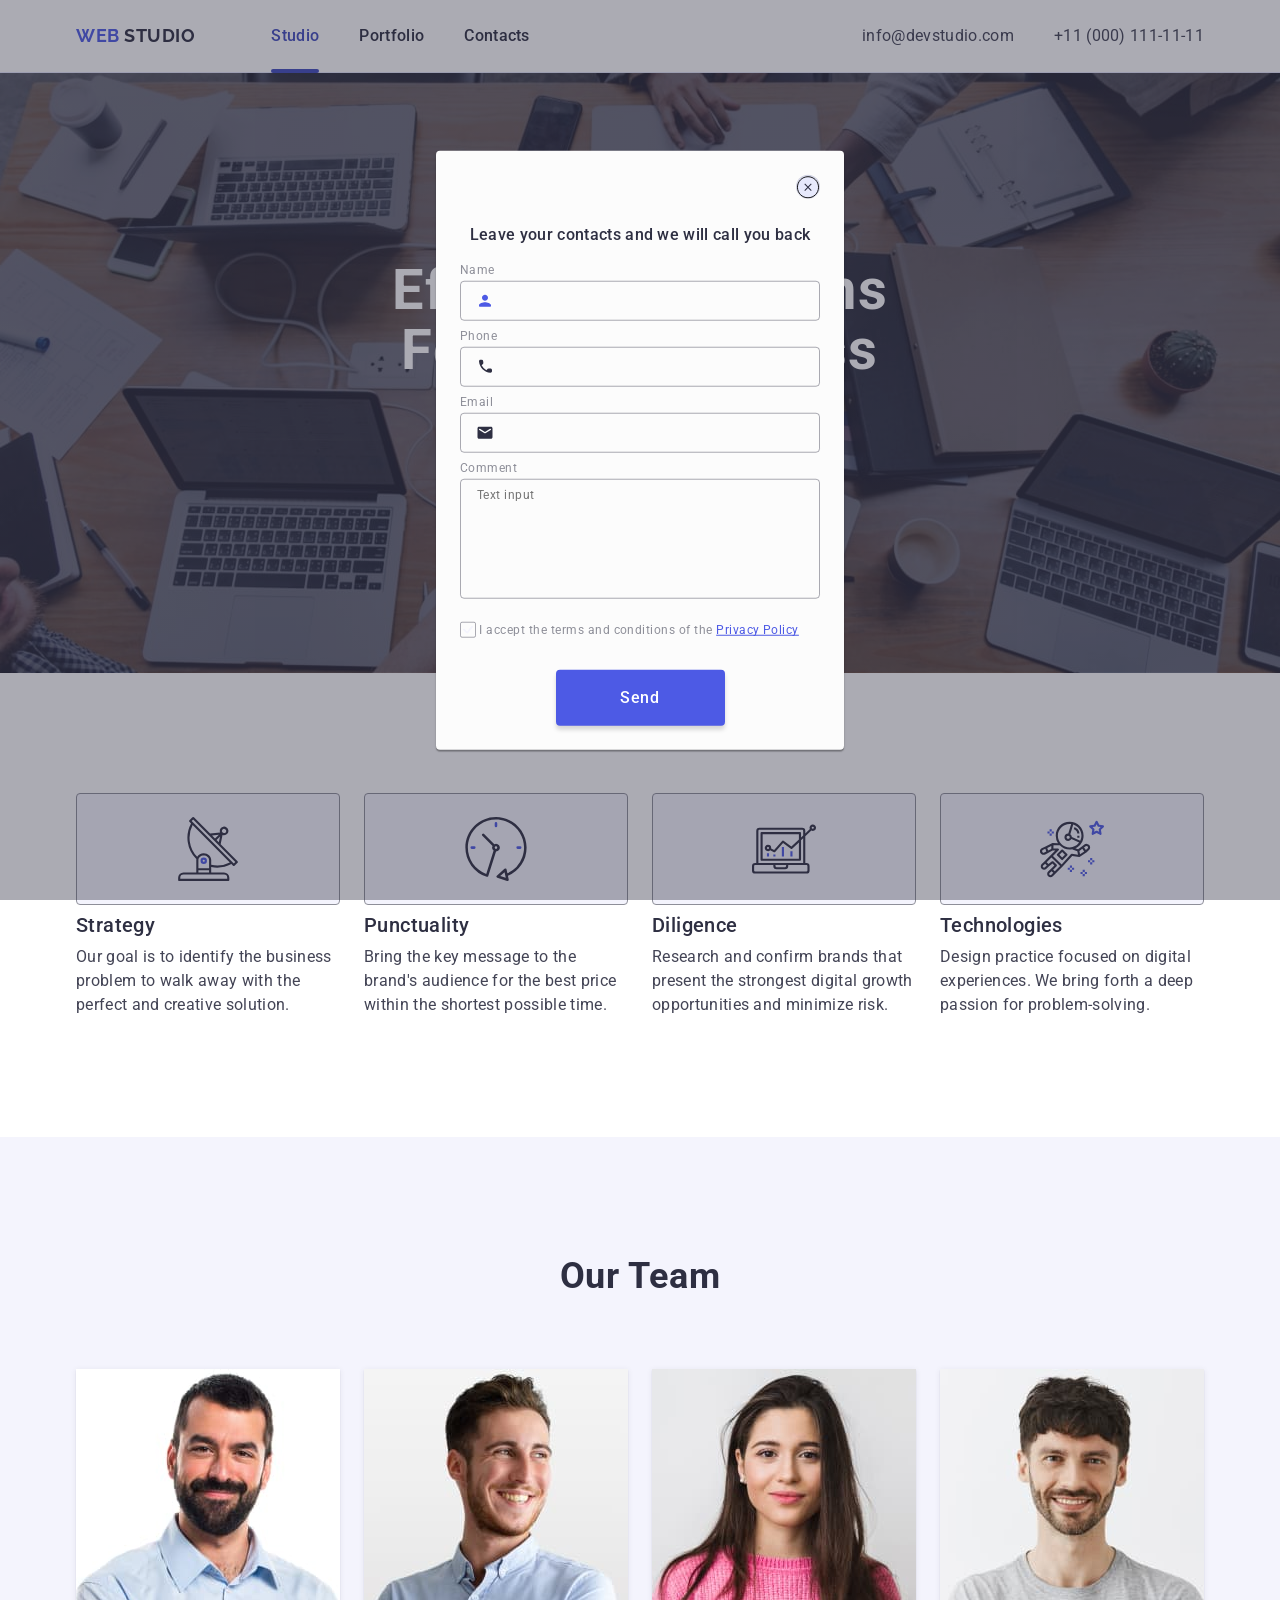
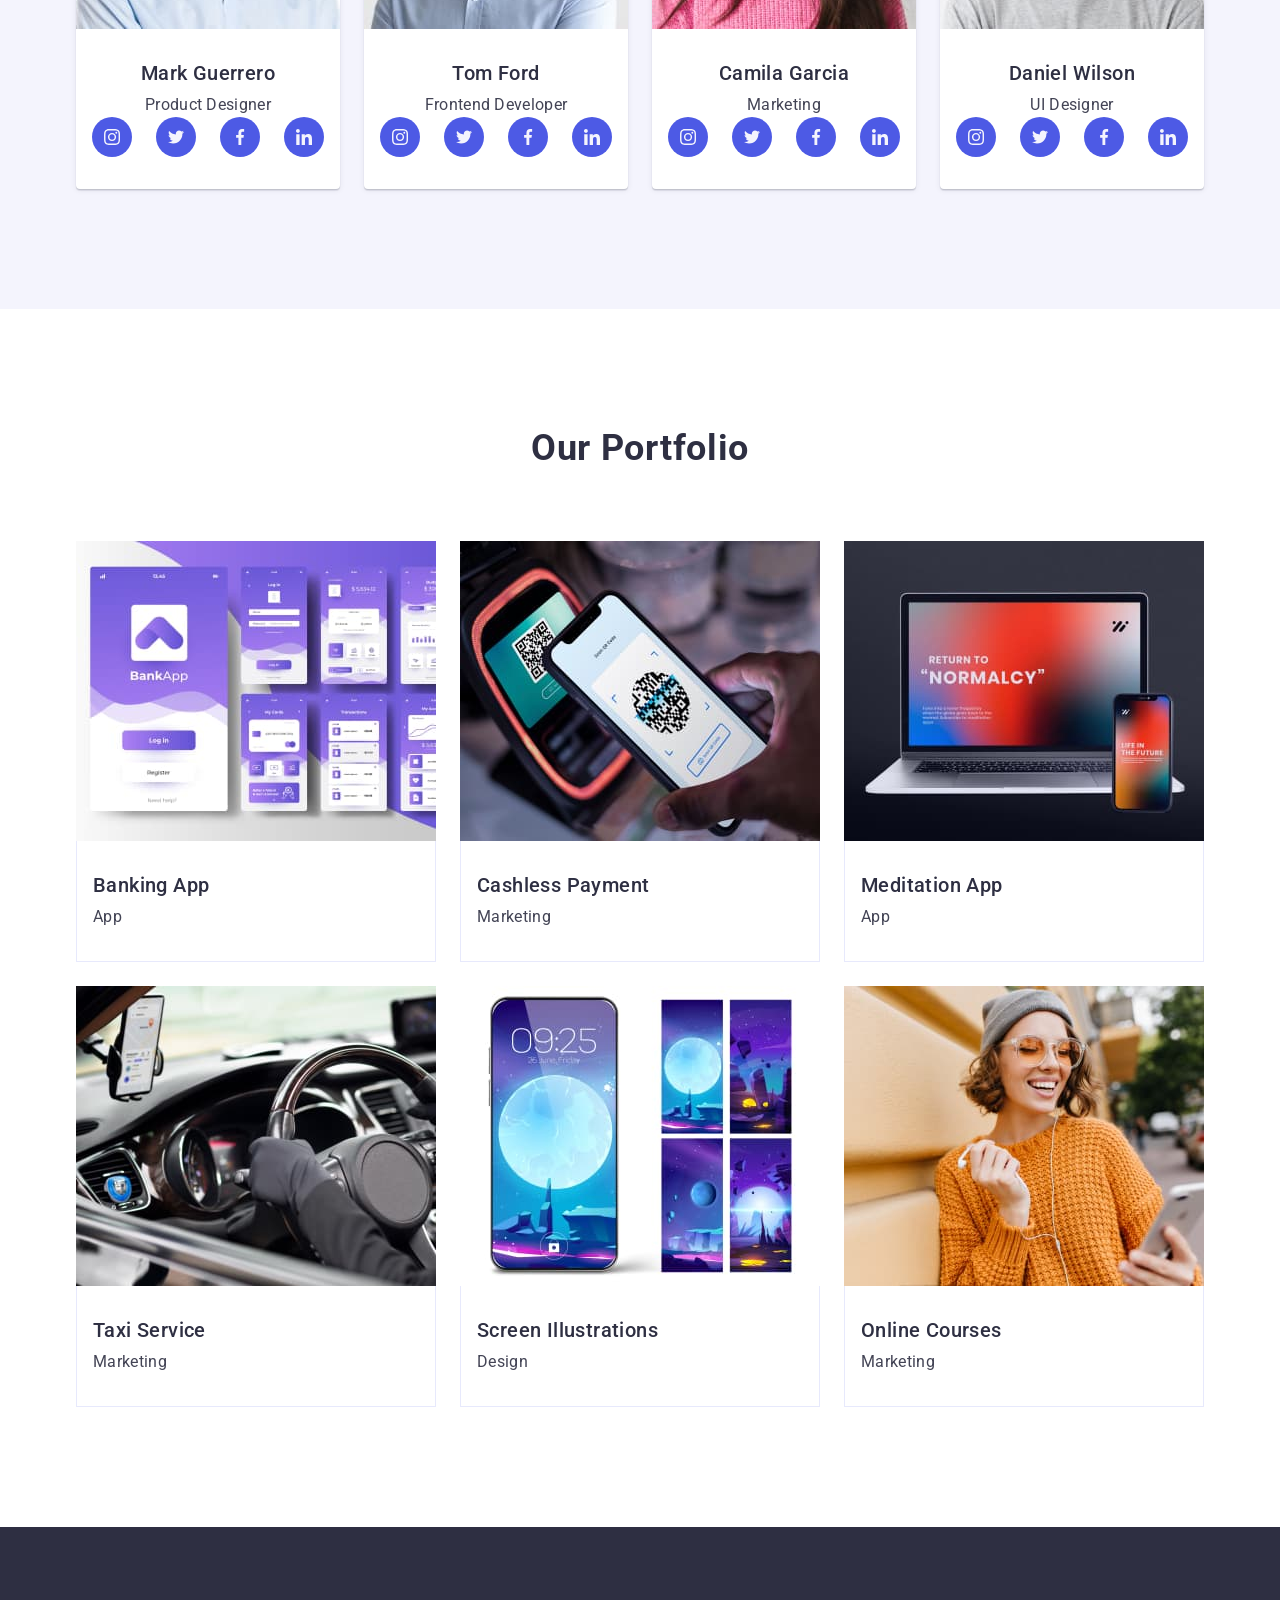
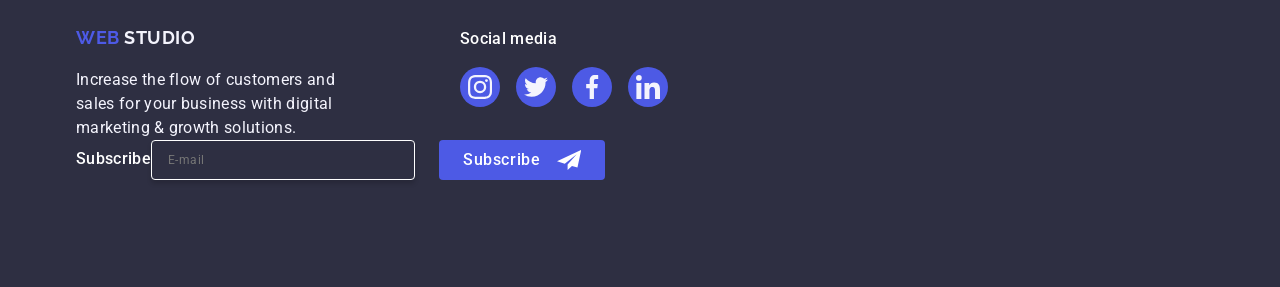
==== index.html @ e91dcc84 "fb" ====
<!DOCTYPE html>
<html lang="en">
<head>
    <meta charset="UTF-8">
    <meta name="viewport" content="width=device-width, initial-scale=1.0" />
    <title>WebStudio</title>
    <link rel="stylesheet" href="https://cdnjs.cloudflare.com/ajax/libs/modern-normalize/3.0.1/modern-normalize.min.css" integrity="sha512-q6WgHqiHlKyOqslT/lgBgodhd03Wp4BEqKeW6nNtlOY4quzyG3VoQKFrieaCeSnuVseNKRGpGeDU3qPmabCANg==" crossorigin="anonymous" referrerpolicy="no-referrer" />
    <link rel="preconnect" href="https://fonts.googleapis.com">
<link rel="preconnect" href="https://fonts.gstatic.com" crossorigin />
<link href="https://fonts.googleapis.com/css2?family=Raleway:ital,wght@0,100..900;1,100..900&display=swap" rel="stylesheet" />
<link rel="preconnect" href="https://fonts.googleapis.com" />
<link rel="preconnect" href="https://fonts.gstatic.com" crossorigin />
<link href="https://fonts.googleapis.com/css2?family=Roboto:ital,wght@0,100;0,300;0,400;0,500;0,700;0,900;1,100;1,300;1,400;1,500;1,700;1,900&display=swap" rel="stylesheet" />
    <link rel="stylesheet" href="./css/styles.css" />
</head>
<body>
<header class="header">
<div class="container">
<nav class="nav-page">
    <a class="logo" href="./index.html"> Web <span class="logo-style">Studio</span></a>
 <ul class="nav-list">
    <li class="nav-item"><a class="nav-item-studio" href="./index.html">Studio
    </a>
    </li>
    <li class="nav-item"><a class="nav-item-link" href="">Portfolio</a></li>
    <li class="nav-item"><a class="nav-item-link" href="">Contacts</a></li>
    </ul>
</nav>
<address class="address-header"> 
<ul class="address-link">
    <li class="nav-address"><a class="nav-address-link" href="mailto:info@devstudio.com">info@devstudio.com</a></li>
    <li class="nav-address"><a class="nav-address-link" href="tel:+110001111111">+11 (000) 111-11-11</a></li>
</ul>
</address>
</div>
    </header>
   <main>
<section class="hero">
   <div class="container">
<h1 class="hero-title">Effective Solutions for Your Business</h1>
<button class="hero-btn" type="button">Order Service</button>
</div>
</section>
<!--- section -->
<section class="strategy-section">
    <div class="container">
<h2 class="visually-hidden">Section 1</h2>
<ul class="strategy-list">
    <li class="strategy-link">
        <div class="div-strategy-icons"> 
        <svg width="64" height="64"> 
        <use href="./images/icones.svg#antenna"></use>
    </svg>
</div>
        <h3 class="strategy-title">Strategy</h3>
        <p class="strategy-text">Our goal is to identify the business
        problem to walk away with the perfect and creative solution.</p>
    </li>
    <li class="strategy-link">
        <div class="div-strategy-icons"> 
            <svg width="64" height="64"> 
                <use href="./images/icones.svg#clock"></use>
            </svg>
        </div>
        <h3 class="strategy-title">Punctuality</h3>
        <p class="strategy-text">Bring the key message to the brand's audience for the best price within the shortest possible time.</p>
    </li>
    <li class="strategy-link">
        <div class="div-strategy-icons"> 
            <svg width="64" height="64"> 
                <use href="./images/icones.svg#diagram"></use>
            </svg>
        </div>
        <h3 class="strategy-title">Diligence</h3>
        <p class="strategy-text">Research and confirm brands that present the strongest digital growth opportunities and minimize risk.</p>
    </li>
    <li class="strategy-link">
        <div class="div-strategy-icons"> 
            <svg width="64" height="64"> 
                <use href="./images/icones.svg#astronaut"></use>
            </svg>
        </div>
        <h3 class="strategy-title">Technologies</h3>
        <p class="strategy-text">Design practice focused on digital experiences. We bring forth a deep passion for problem-solving.</p>
    </li>
</ul>
</div>
</section>
<section class="team">
    <div class="container">
 <h2 class="main-our-team">Our Team</h2>
<ul class="team-list">
    <li class="team-main-link">
        <img class="avatar" src="./images/mark-guerrero.jpg" alt="Mark Guerrero avatar" width="264" height="260">
        <div class="container-team">
        <h3 class="team-title">Mark Guerrero</h3>
        <p class="team-text">Product Designer</p>
        <ul class="ul-team-list">
        <li class="li-our-team">
        <a href="" class="a-team-list">
        <svg width="16" height="16" class="svg-our-team"> 
        <use href="./images/icons.svg#instagram"></use>
    </svg>
</a>
</li>
<li class="li-our-team">
    <a href="" class="a-team-list">
    <svg  width="16" height="16" class="svg-our-team"> 
    <use href="./images/icons.svg#twitter"></use>
</svg>
</a>
</li>
<li class="li-our-team">
    <a href="" class="a-team-list">
    <svg width="16" height="16" class="svg-our-team"> 
    <use href="./images/icons.svg#facebook"></use>
</svg>
</a>
</li>
<li class="li-our-team">
    <a href="" class="a-team-list">
    <svg width="16" height="16" class="svg-our-team"> 
    <use href="./images/icons.svg#linkedin"></use>
</svg>
</a>
</li>
</ul>
    </div>
</li>
  <li class="team-main-link">
        <img class="avatar" src="./images/tom-ford.jpg" alt="Tom Ford avatar" width="264" height="260">
        <div class="container-team"> 
        <h3 class="team-title">Tom Ford</h3>
        <p class="team-text">Frontend Developer</p>
        <ul class="ul-team-list">
            <li class="li-our-team">
            <a href="" class="a-team-list">
            <svg width="16" height="16" class="svg-our-team"> 
            <use href="./images/icons.svg#instagram"></use>
        </svg>
    </a>
    </li>
    <li class="li-our-team">
        <a href="" class="a-team-list">
        <svg width="16" height="16" class="svg-our-team"> 
        <use href="./images/icons.svg#twitter"></use>
    </svg>
    </a>
    </li>
    <li class="li-our-team">
        <a href="" class="a-team-list">
        <svg width="16" height="16" class="svg-our-team"> 
        <use href="./images/icons.svg#facebook"></use>
    </svg>
    </a>
    </li>
    <li class="li-our-team">
        <a href="" class="a-team-list">
        <svg width="16" height="16" class="svg-our-team"> 
        <use href="./images/icons.svg#linkedin"></use>
    </svg>
    </a>
    </li>
    </ul>
        </div>
        </li>
        <li class="team-main-link">
            <img class="avatar" src="./images/camila-garcia.jpg" alt="Camila Garcia avatar" width="264" height="260">
            <div class="container-team">
            <h3 class="team-title">Camila Garcia</h3>
            <p class="team-text">Marketing</p>
            <ul class="ul-team-list">
                <li class="li-our-team">
                <a href="" class="a-team-list">
                <svg width="16" height="16" class="svg-our-team"> 
                <use href="./images/icons.svg#instagram"></use>
            </svg>
        </a>
        </li>
        <li class="li-our-team">
            <a href="" class="a-team-list">
            <svg width="16" height="16" class="svg-our-team"> 
            <use href="./images/icons.svg#twitter"></use>
        </svg>
        </a>
        </li>
        <li class="li-our-team">
            <a href="" class="a-team-list">
            <svg width="16" height="16" class="svg-our-team"> 
            <use href="./images/icons.svg#facebook"></use>
        </svg>
        </a>
        </li>
        <li class="li-our-team">
            <a href="" class="a-team-list">
            <svg width="16" height="16" class="svg-our-team"> 
            <use href="./images/icons.svg#linkedin"></use>
        </svg>
        </a>
        </li>
    </ul>
    </div>
    </li>
    <li class="team-main-link">
        <img class="avatar" src="./images/daniel-wilson.jpg" alt="Daniel Wilson avatar" width="264" height="260">
        <div class="container-team">
        <h3 class="team-title">Daniel Wilson</h3>
        <p class="team-text">UI Designer</p>
        <ul class="ul-team-list">
            <li class="li-our-team">
            <a href="" class="a-team-list">
            <svg width="16" height="16" class="svg-our-team"> 
            <use href="./images/icons.svg#instagram"></use>
        </svg>
    </a>
    </li>
    <li class="li-our-team">
        <a href="" class="a-team-list">
        <svg width="16" height="16" class="svg-our-team"> 
        <use href="./images/icons.svg#twitter"></use>
    </svg>
    </a>
    </li>
    <li class="li-our-team">
        <a href="" class="a-team-list">
        <svg width="16" height="16" class="svg-our-team"> 
        <use href="./images/icons.svg#facebook"></use>
    </svg>
    </a>
    </li>
    <li class="li-our-team">
        <a href="" class="a-team-list">
        <svg width="16" height="16" class="svg-our-team"> 
        <use href="./images/icons.svg#linkedin"></use>
    </svg>
    </a>
</li>
</ul>
</div>
    </li>
    </ul>
</div>
</section>
<section  class="our-prt-section">
    <div class="container">
    <h2 class="our-prt"> Our Portfolio </h2>
    <ul class="our-prt-title">
<li class="our-port-list">
    <div class="div-our-prt">  
  <img class="our-styles"  src="./images/banking-app.jpg"   alt="Banking App avatar"  width="360"  height="300"> 
  <p class="p-our-section">14 Stylish and User-Friendly App Design Concepts · Task Manager App · Calorie Tracker App · Exotic Fruit Ecommerce App · Cloud Storage App</p>
</div>
  <div class="portfolio-content">
  <h3 class="our-title">  Banking App </h3>
  <p class="our-text">App</p>
</div>
</li>
<li class="our-port-list">  
    <div class="div-our-prt">
<img class="our-styles" src="./images/cashless-payment.jpg"   alt="Cashless Payment avatar"  width="360"  height="300">
<p class="p-our-section">14 Stylish and User-Friendly App Design Concepts · Task Manager App · Calorie Tracker App · Exotic Fruit Ecommerce App · Cloud Storage App</p>
</div> 
<div class="portfolio-content">
<h3 class="our-title">   Cashless Payment    </h3>
<p class="our-text"> Marketing</p>
</div>
</li>
<li class="our-port-list">
    <div class="div-our-prt">
<img class="our-styles" src="./images/meditation-app.jpg"   alt=" Meditation App avatar"  width="360"  height="300"> 
<p class="p-our-section">14 Stylish and User-Friendly App Design Concepts · Task Manager App · Calorie Tracker App · Exotic Fruit Ecommerce App · Cloud Storage App</p>
</div>
<div class="portfolio-content">
<h3 class="our-title">    Meditation App   </h3>
<p class="our-text"> App </p>
</div>
</li>
<li class="our-port-list">
    <div class="div-our-prt">
<img class="our-styles" src="./images/taxi-service.jpg"   alt=" Taxi Service avatar"  width="360"  height="300">
<p class="p-our-section">14 Stylish and User-Friendly App Design Concepts · Task Manager App · Calorie Tracker App · Exotic Fruit Ecommerce App · Cloud Storage App</p>
</div>
<div class="portfolio-content">
<h3 class="our-title">   Taxi Service    </h3>
<p class="our-text"> Marketing</p>
</div> 
</li>
<li class="our-port-list">
    <div class="div-our-prt">
<img class="our-styles" src="./images/screen-illustrations.jpg"   alt="Screen Illustrations avatar"  width="360"  height="300">
<p class="p-our-section">14 Stylish and User-Friendly App Design Concepts · Task Manager App · Calorie Tracker App · Exotic Fruit Ecommerce App · Cloud Storage App</p>
</div>
<div class="portfolio-content"> 
<h3 class="our-title">   Screen Illustrations    </h3>
<p class="our-text">Design</p>
</div> 
</li>
<li class="our-port-list">
    <div class="div-our-prt">
<img class="our-styles" src="./images/online-courses.jpg"   alt="Online Courses avatar"  width="360"  height="300">
<p class="p-our-section">14 Stylish and User-Friendly App Design Concepts · Task Manager App · Calorie Tracker App · Exotic Fruit Ecommerce App · Cloud Storage App</p>
</div>
<div class="portfolio-content">  
<h3 class="our-title">Online Courses</h3>
<p class="our-text">Marketing</p>
</div>
</li>
    </ul>
</div>
</section>
   </main>
   <!---- footer ---->
   <footer class="footer-section">
    <div class="container">
        <div class="div-footion">
<a class="nav-footer-logo" href="./index.html"> Web 
    <span class="logo-footer-link">Studio </span>
</a>
<p class="footer-text">Increase the flow of customers and sales for your business with digital marketing & growth solutions.</p>
</div>
<div class="container-footer-sect">
    <p class="p-footer">Social media</p>
    <ul class="ul-footer">
        <li class="li-footer">
            <a href class="a-footer">
                <svg width="24" height="24" class="svg-footer"> 
                    <use href="./images/icons.svg#instagram"></use>
                </svg>
            </a>
        </li>
        <li class="li-footer">
            <a href class="a-footer">
                <svg width="24" height="24" class="svg-footer"> 
                    <use href="./images/icons.svg#twitter"></use>
                </svg>
            </a>
        </li>
        <li class="li-footer">
            <a href class="a-footer">
                <svg width="24" height="24" class="svg-footer"> 
                    <use href="./images/icons.svg#facebook"></use>
                </svg>
            </a>
        </li>
        <li class="li-footer">
            <a href class="a-footer">
                <svg width="24" height="24" class="svg-footer"> 
                    <use href="./images/icons.svg#linkedin"></use>
                </svg>
            </a>
        </li>
    </ul>
</div>
</div>
<div class="container">
    <p class="text-form">Subscribe</p>
    <form class="form-link-footer">
    <label for="user-email-footer" class="modal-label">
        <input class="input-footer" type="email" name="user-email-footer" id="user-email-footer" placeholder="E-mail">
    </label>
    <button class="footer-btn" type="submit">
     Subscribe
     <svg class="modal-icons-btn" width="24" height="24">
        <use href="./images/iconse.svg#icon-send"></use>
     </svg>
    </button>
</form>
</div>
</div>
   </footer>
   <div class="backdrop on-open">
    <div class="modal">
        <button class="modal-close" type="button">
            <svg class="icon-close" width="23" height="23">
                <use href="./images/iconses.svg#close"></use>
            </svg>
        </button>
        <p class="modal-text">Leave your contacts and we will call you back</p>
        <form class="modal-form">
        <div class="form-wrapper-cont">
            <label class="form-user-label" for="user-name">Name</label>
            <div class="div-user">
                <input class="form-user-input" type="text" di="user-name" name="user-name" required >
                <svg class="form-user-icnop" width="18" height="24">
                <use href="./images/icnop.svg#person"></use>
            </svg>
            </div>
        </div>
        <div class="form-wrapper-cont">
            <label class="form-user-label" for="user-phone">Phone</label>
            <div class="div-user">
                <input class="form-user-input" type="text" name="user-phone" id="user-phone" required>
                <svg class="form-user-icnop" width="18" height="24">
                <use href="./images/icnop.svg#phone"></use>
            </svg>
            </div>
        </div>
        <div class="form-wrapper-cont">
            <label class="form-user-label" for="user-phone">Email</label>
            <div class="div-user">
                <input class="form-user-input" type="text" name="user-phone" id="user-phone" required>
                <svg class="form-user-icnop" width="18" height="24">
                <use href="./images/icnop.svg#email"></use>
            </svg>
            </div>
        </div>
        <div class="modal-textarea-field">
            <label  class="form-user-label"   for="user-comment">Comment</label>
            <textarea class="modal-textarea" name="user-comment" id="user-comment" placeholder="Text input"></textarea>
        </div>
        <div class="modal-checkbox">
            <input class=" modal-checkbox-type visually-hidden" type="checkbox" name="user-privacy" id="privacy" required value="true" >
            <label class="modal-label-checkbox" for="user-privacy">
            <span class="castum-checkbox">
                <svg class="castum-checkbox-icon" width="10" height="8">
                    <use href="./images/icnops.svg#vector"></use>
                </svg>
            </span>
            I accept the terms and conditions of the 
            <a class="privacy"  href="#">Privacy Policy</a>
        </label>
        </div>
        <button class="form-btn-submit" type="submit">Send</button>
        </form>
    </div>
   </div>
</body>
</html>
---- css/styles.css ----
body{
    font-family: "Roboto", sans-serif;
    color: #434455;
    background-color: #ffffff;
}
.on-open {
    opacity: 1;
    visibility: visible;
    pointer-events: auto;
}
.backdrop{
    width: 100%;
    height: 100%;
    position: fixed;
    top: 0;
    left: 0;
    background-color: rgba(46, 47, 66, 0.4);
    transition: opacity 250ms cubic-bezier(0.4, 0, 0.2, 1), visibility 250ms cubic-bezier(0.4, 0, 0.2, 1);
}
.modal {
    position: absolute;
    width: 408px;
    min-height: 584px;
    border-radius: 4px;
    box-shadow: 0 1px 1px 0 rgba(0, 0, 0, 0.14), 0 1px 3px 0 rgba(0, 0, 0, 0.12), 0 2px 1px 0 rgba(0, 0, 0, 0.2);
    background-color: #fcfcfc;
    top: 50%;
    left: 50%;
    transform: translate(-50%, -50%);
    padding: 72px 24px 24px 24px;
    transition: transform 250ms cubic-bezier(0.4, 0, 0.2, 1);
}
.modal-close {
    display: flex;
    justify-content: center;
    align-items: center;
    position: absolute;
    top: 24px;
    right: 24px;
    width: 24px;
    height: 24px;
    border-radius: 50%;
    border: 1px solid rgba(0, 0, 0, 0.1);
    background-color: #e7e9fc;
    padding: 0;
    transition: background-color 250ms cubic-bezier(0.4, 0, 0.2, 1), border 250ms cubic-bezier(0.4, 0, 0.2, 1);
}
.icon-close {
    fill: #2e2f42;
    transition: fill 250ms cubic-bezier(0.4, 0, 0.2, 1);
}
.modal-text {
    font-weight: 500;
    font-size: 16px;
    line-height: 1.5;
    letter-spacing: 0.02em;
    text-align: center;
    color: #2e2f42;
    margin-bottom: 16px;
}
.modal-form {
}
.form-wrapper-cont {
    margin-bottom: 8px;
}
.form-user-label {
    font-weight: 400;
    font-size: 12px;
    line-height: 1.17;
    letter-spacing: 0.04em;
    color: #8e8f99;
    display: block;
    margin-bottom: 4px;
}
.form-user-icon-wrapper {
    position: relative;
}
.form-user-input {
    width: 100%;
    height: 40px;
    border: 1px solid rgba(46, 47, 66, 0.4);
    border-radius: 4px;
    background-color: transparent;
    padding-left: 38px;
    transition: border-color 250ms cubic-bezier(0.4, 0, 0.2, 1);
    outline: transparent;
    
}
.form-user-icnop {
    position: absolute;
    left: 16px;
    top: 50%;
    fill: #2e2f42;
    transform: translateY(-50%);
    transition: fill 250ms cubic-bezier(0.4, 0, 0.2, 1);
}
.div-user {
    position: relative;
}
.div-user:hover,
.div-user:focus {
    border: 1px solid #4d5ae5;
    border-radius: 4px;
width: 360px;
height: 40px;
}
.modal-textarea-field {
    margin-bottom: 16px;
}
.modal-textarea:hover,
.modal-textarea :focus{
    border: 1px solid #4d5ae5;
    border-radius: 4px;
    width: 100%;
height: 120px;
}
.modal-textarea {
    resize: none;
    width: 100%;
    height: 120px;
    background-color: transparent;
    border: 1px solid rgba(46, 47, 66, 0.4);
    border-radius: 4px;
    padding: 8px 16px;
    font-size: 12px;
    line-height: 1.17;
    letter-spacing: 0.04em;
    color: rgba(46, 47, 66, 0.4);
    outline: transparent;
    transition: border-color 250ms cubic-bezier(0.4, 0, 0.2, 1);
}
.modal-checkbox {
    margin-bottom: 24px;
    
}

.modal-checkbox-type {
    font-family: inherit;
}
.modal-checkbox-type:checked + .label > .castum-checkbox{
color: #4d5ae5;
}
.visually-hidden {
    position: absolute;
    width: 1px;
    height: 1px;
    margin: -1px;
    border: 0;
    padding: 0;
    white-space: nowrap;
    clip-path: inset(100%);
    clip: rect(0 0 0 0);
    overflow: hidden;
}
.modal-label-checkbox {
    font-weight: 400;
    font-size: 12px;
    line-height: 1.17;
    letter-spacing: 0.04em;
    color: #8e8f99;
}
.castum-checkbox {
    display: inline-flex;
    justify-content: center;
    align-items: center;
    cursor: pointer;
    width: 16px;
    height: 16px;
    fill: transparent;
    border-radius: 2px;
    border: 1px solid rgba(46, 47, 66, 0.4);
    margin-bottom: 8px;
    transition: background-color 250ms cubic-bezier(0.4, 0, 0.2, 1), border 250ms cubic-bezier(0.4, 0, 0.2, 1), fill 250ms cubic-bezier(0.4, 0, 0.2, 1);
}
.castum-checkbox-icon {
}
.privacy {
    line-height: 1.33;
    text-decoration: underline;
    text-decoration-skip-ink: none;
    color: #4d5ae5;
}
.form-btn-submit {
    min-width: 169px;
    height: 56px;
    display: block;
    margin: 0 auto;
    margin-top: 24px;
    border-radius: 4px;
    padding: 16px 32px;
    border: transparent;
    background-color: #4d5ae5;
    font-family: inherit;
    font-weight: 500;
    font-size: 16px;
    line-height: 1.5;
    letter-spacing: 0.04em;
    text-align: center;
    color: #ffffff;
    box-shadow: 0 4px 4px 0 rgba(0, 0, 0, 0.15);
    transition: background-color 250ms cubic-bezier(0.4, 0, 0.2, 1);
}
.form-btn-submit:hover,
.form-btn-submit:focus{
    background-color:#404bbf;
}



a {
text-decoration: none;
}
h1,h2,h3,h4,h5,h6,p {
    margin-top: 0;
    margin-bottom: 0;
}
.container {
    
    width: 1158px;
    margin: 0 auto;
    padding-left: 15px;
    padding-right: 15px;
   
    
}
ul,
ol 
{
    margin-top: 0;
    margin-bottom: 0;
    padding-left: 0;
    list-style: none ;
}

button, input, optgroup, select, textarea {
    font-family: inherit;
    font-size: 100%;
    line-height: 1.15;
    line-height: inherit;
}
/* header*/
.header  {
  border-bottom: 1px solid #e7e9fc;
  box-shadow: 0px 2px 1px rgba(46, 47, 66, 0.08), 0px 1px 1px rgba(46, 47, 66, 0.16), 0px 1px 6px rgba(46, 47, 66, 0.08); 
}
 .header .container {
    position: relative;
    display: flex;
    align-items: center;
    
 }
   
.nav-page {
    align-items: center;
    display: flex;
    
}

.logo {
    font-family: "Raleway", sans-serif;
font-weight: 700;
font-size: 18px;
line-height: 1.17;
letter-spacing: 0.03em;
text-transform: uppercase;
color: #4d5ae5;
margin-right: 76px;
}
.logo-style {
color: #2e2f42 ;
}
.nav-list {
display: flex;
align-items: center;
gap: 40px;
}
.nav-item {

}
.nav-item-studio {
    color: #404bbf;
    display: block;
    padding: 24px 0;
    font-weight: 500;
    font-size: 16px;
    line-height: 1.5;
    letter-spacing: 0.02em;
    transition-property: color;
    transition-duration: 250ms;
    transition-timing-function: cubic-bezier(0.4, 0, 0.2, 1);
    position: relative;
}
.nav-item-studio::after {
    content: '';
    display: block;
    border-radius: 2px;
    width: 100%;
    height: 4px;
    background: #404bbf;
    margin-top: 20px;
    margin-bottom: 0;
    position: absolute;
    left: 0;
    bottom: -1px;
}


.nav-item-link {
font-weight: 500;
font-size: 16px;

line-height: 1.5;
letter-spacing: 0.02em;
color: #2e2f42;
padding: 24px 0;
display: block;
transition: color 250ms cubic-bezier(0.4, 0, 0.2, 1);
position: relative; 
}
.nav-item-link:hover,
.nav-item-link:focus {
    color: #404bbf;
    display: flex;
}


.address-header {
    font-style: normal;
    margin-left: auto;
    
}
   
.address-link {
    display: flex;
    align-items: center;
    gap: 40px;
    
}
.nav-address {
}
.nav-address-link {
    display: block;
font-size: 16px;
line-height: 1.5;
letter-spacing: 0.02em;
color: #434455;
  transition: color 250ms cubic-bezier(0.4, 0, 0.2, 1);
}
.nav-address-link:hover,
.nav-address-link:focus {
    color: #404bbf;
}
/*  */
.hero {
    background-color: #2e2f42;
    padding-top: 188px ;
    padding-bottom: 188px;
    text-align: center;
    background-image: linear-gradient(rgba(46, 47, 66, 0.7), rgba(46, 47, 66, 0.7)), url(../images/people-office.jpg);
    max-width: 1440px;
    background-repeat: no-repeat;
    background-position: center;
    background-size: cover; 
    margin: 0 auto;
}
.hero, .Effective-cont {
    
}
.hero-title {
    font-weight: 700;
    font-size: 56px;
    line-height: 1.07;
    letter-spacing: 0.02em;
    text-align: center;
    color: #ffffff;
    max-width: 496px;
    margin: 0 auto;
   text-transform: capitalize;
    margin-bottom: 48px;
}
   
.hero-btn {
    font-weight: 500;
    font-size: 16px;
    line-height: 1.5;
    color: #ffffff;
    background-color: #4d5ae5;
    padding: 16px 32px;
    border-radius: 4px;
    min-width: 169px;
    display: block;
    margin: 0 auto;
    border:none;
  transition-property: background-color;
  transition-duration: 250ms;
  transition-timing-function: cubic-bezier(0.4, 0, 0.2, 1);
}
.hero-btn:hover,
.hero-btn:focus {
    background-color:#404bbf;
}
/* section  */
.strategy-section {
    padding: 120px 0;  
}
.visually-hidden {
    position: absolute;
    width: 1px;
    height: 1px;
    margin: -1px;
    border: 0;
    padding: 0;
    
    white-space: nowrap;
    clip-path: inset(100%);
    clip: rect(0 0 0 0);
    overflow: hidden;
}
.strategy-list {
    display: flex;
    gap: 24px;
   

}
.strategy-link {
    
    flex-basis: calc((100% - 3 * 24px) / 4) ;
    
}
.div-strategy-icons {
    display: flex;
    align-items: center;
    justify-content: center;
    height: 112px;
    background-color: #f4f4fd;
    border-radius: 4px;
    border: 1px solid #8e8f99;
    margin-bottom: 8px;
    width: 264px;
}
.strategy-title,h3 {
font-weight: 500;
font-size: 20px;

line-height: 1.2;
letter-spacing: 0.02em;
color: #2e2f42;
margin-bottom: 8px;
}
.strategy-text {
font-weight: 400;
font-size: 16px;

line-height: 1.5;
letter-spacing: 0.02em;
color: #434455;
}
/* section */

/* our team */
.team {
    background: #f4f4fd;
    padding: 120px 0;

}
.main-our-team {
    text-transform: capitalize;
    font-weight: 700;
font-size: 36px;

line-height: 1.11;
letter-spacing: 0.02em;
text-align: center;
color: #2e2f42;
margin-bottom: 72px;

;
}
.team-list {
    display: flex;
    gap: 24px;
 
}
.team-main-link {
    background-color: #ffffff;
    flex-basis: calc((100% - 3 * 24px) / 4) ;
    border-radius: 0px 0px 4px 4px;
    box-shadow: 0px 1px 6px rgba(46, 47, 66, 0.08), 0px 1px 1px rgba(46, 47, 66, 0.16), 0px 2px 1px rgba(46, 47, 66, 0.08);   
}
.avatar {
    background: url("path_to_image");
    display: block
  
}
.container-team {
    padding: 32px 0 32px;
}
.team-title {
    text-transform: capitalize;
    font-weight: 500;
font-size: 20px;

line-height: 1.2;
letter-spacing: 0.02em;
text-align: center;
color: #2e2f42;
}
.team-text {
    text-transform: capitalize;
    font-weight: 400;
font-size: 16px;

line-height: 1.5;
letter-spacing: 0.02em;
text-align: center;
color: #434455;
}
.ul-team-list {
    display: flex;
    justify-content: center;
    width: 100%;
    height: 100%;
    gap: 24px;
}
.li-our-team {  
    width: 40px;
    height: 40px;
    
}
.a-team-list {
    background-color: #4d5ae5;
    width: 100%;
    height: 100%;
    gap: 24px;
    display: flex;
    justify-content: center;
    align-items: center;
    border-radius: 50%;
    width: 40px;
    height: 40px;
    transition: background-color 250ms cubic-bezier(0.4, 0, 0.2, 1);
}
.a-team-list:hover,
.a-team-list:focus {
    background-color: #404bbf;
}
.svg-our-team {
    fill: #f4f4fd;
}
/* our team */

.our-prt-section {
    padding-top: 120px;
padding-bottom: 120px;
}
.our-prt-section:hover,
.our-prt-section:focus {
    

}
.our-prt {
    font-weight: 700;
font-size: 36px;
line-height: 1.11;
letter-spacing: 0.02em;
text-align: center;
color: #2e2f42;
text-transform: capitalize;
margin-bottom: 72px;
}
.our-prt-title {
    display: flex;
    flex-wrap: wrap;
    gap: 24px 
    
}

.our-port-list {
    width: calc((100% - 48px) / 3);
    background: #ffffff;
    cursor: pointer;
    transition: box-shadow 250ms cubic-bezier(0.4, 0, 0.2, 1);
   
}
.our-port-list:hover {
    box-shadow: 0px 1px 6px rgba(46, 47, 66, 0.08), 0px 1px 1px rgba(46, 47, 66, 0.16), 0px 2px 1px rgba(46, 47, 66, 0.08);
}
.div-our-prt {
    position: relative;
    overflow: hidden;

}
.p-our-section {
    position: absolute;
    top: 0;
    font-size: 16px;
    line-height: 1.5;
    letter-spacing: 0.02em;
    color: #f4f4fd;
    padding: 40px 32px;
    background-color: #4d5ae5;
    width: 100%;
    height: 100%;
    transform: translateY(100%);
    transition: transform 250ms cubic-bezier(0.4, 0, 0.2, 1);
    
}
.div-our-prt:hover .p-our-section {
    transform: translateY(0%);
}
.our-styles {
    background: url("path_to_image");
    display: block
}
.our-title {
    font-weight: 500;
font-size: 20px;

text-transform: capitalize;
line-height: 1.2;
letter-spacing: 0.02em;
color: #2e2f42;
}
.our-text {
    text-transform: capitalize;
    font-weight: 400;
font-size: 16px;

line-height: 1.5;
letter-spacing: 0.02em;
color: #434455;
}
.portfolio-content {
    padding: 32px 16px;
    text-align: left;
    border: 1px solid #e7e9fc;
    border-top: none;
}
.our-port-list {
    width: calc((100% - 48px) / 3);
}

/* footer */

.footer-section {
    background-color: #2e2f42;
    padding-top: 100px;
    padding-bottom: 100px;
}
.footer-section .container {
    display: flex;
    align-items: baseline;

}

.div-footion {
    margin-right: 120px;
   
}

.footer-logo {
    font-family: "Raleway", sans-serif;
    font-weight: 700;
font-size: 18px;

line-height: 1.16;
letter-spacing: 0.03em;
text-transform: uppercase;
color: #f4f4fd;

}
.footer-text {
    font-weight: 400;
font-size: 16px;

line-height: 1.5;
letter-spacing: 0.02em;
color: #f4f4fd;
width: 264px;
padding-top: 4px;

}
.container-footer-sect {
    display: flex;
    flex-direction: column;
    margin-right: 80px;
}
.logo-footer-link {
    font-family: "Raleway", sans-serif;
    font-weight: 700;
font-size: 18px;
 
line-height: 1.17;
letter-spacing: 0.03em;
text-transform: uppercase;
color: #f4f4fd;

}
.nav-footer-logo {
    font-family: "Raleway", sans-serif;
    font-weight: 700;
font-size: 18px;

line-height: 1.17;
letter-spacing: 0.03em;
text-transform: uppercase;
color: #4d5ae5;
margin-bottom: 16px;
display: inline-block;
}
.p-footer {
    font-weight: 500;
    font-size: 16px;
    line-height: 1.5;
    letter-spacing: 0.02em;
    color: #ffffff;
    margin-top: 0;
    margin-bottom: 16px;
}
.ul-footer {
    display: flex;
    gap:16px;
}
.li-footer {
    width: 40px;
    height: 40px;
}
.a-footer {
    width: 100%;
    height: 100%;
    background-color: #4d5ae5;
    border-radius: 50%;
    display: flex;
    align-items: center;
    justify-content: center;
    transition: background-color 250ms cubic-bezier(0.4, 0, 0.2, 1);
}
.a-footer:hover, 
.a-footer:focus {
    background-color: #31d0aa;

}
.svg-footer {
    fill: #f4f4fd;

}
.form-footer-next .container {
    
    margin-left: 80px;
    min-width: 453px;
    height: 80px;
}
.text-form {
   font-weight: 500;
   font-size: 16px;
   line-height: 1.5;
   letter-spacing: 0.02em;
   color: #ffffff;
   margin-bottom: 16px;
}

.form-link-footer {
    display: flex;
  align-items: flex-start;
    gap: 24px;
    
}
.modal-label {
    font-size: 12px;
    line-height: 1.17;
    letter-spacing: 0.04em;
    color: #8e8f99;
    display: block;
    margin-bottom: 4px;
}
.input-footer {
    border: 1px solid #ffffff;
    border-radius: 4px;
    width: 264px;
    height: 40px;
    font-size: 12px;
    line-height: 2;
    letter-spacing: 0.04em;
    color: #ffffff;
    padding-left: 16px;
    box-shadow: 0 4px 4px 0 rgba(0, 0, 0, 0.15);
    background-color: transparent;
}
.footer-btn {
    font-family: inherit;
    font-weight: 500;
    font-size: 16px;
    line-height: 1.5;
    letter-spacing: 0.04em;
    text-align: center;
    color: #ffffff;
    border-radius: 4px;
    padding: 8px 24px;
    min-width: 165px;
    height: 40px;
    background: #4d5ae5;
    border: none;
    display: flex;
    align-items: center;
    justify-content: center;
}
.modal-icons-btn {
    fill: #ffffff;
    margin-left: 16px;
}

/* footer */
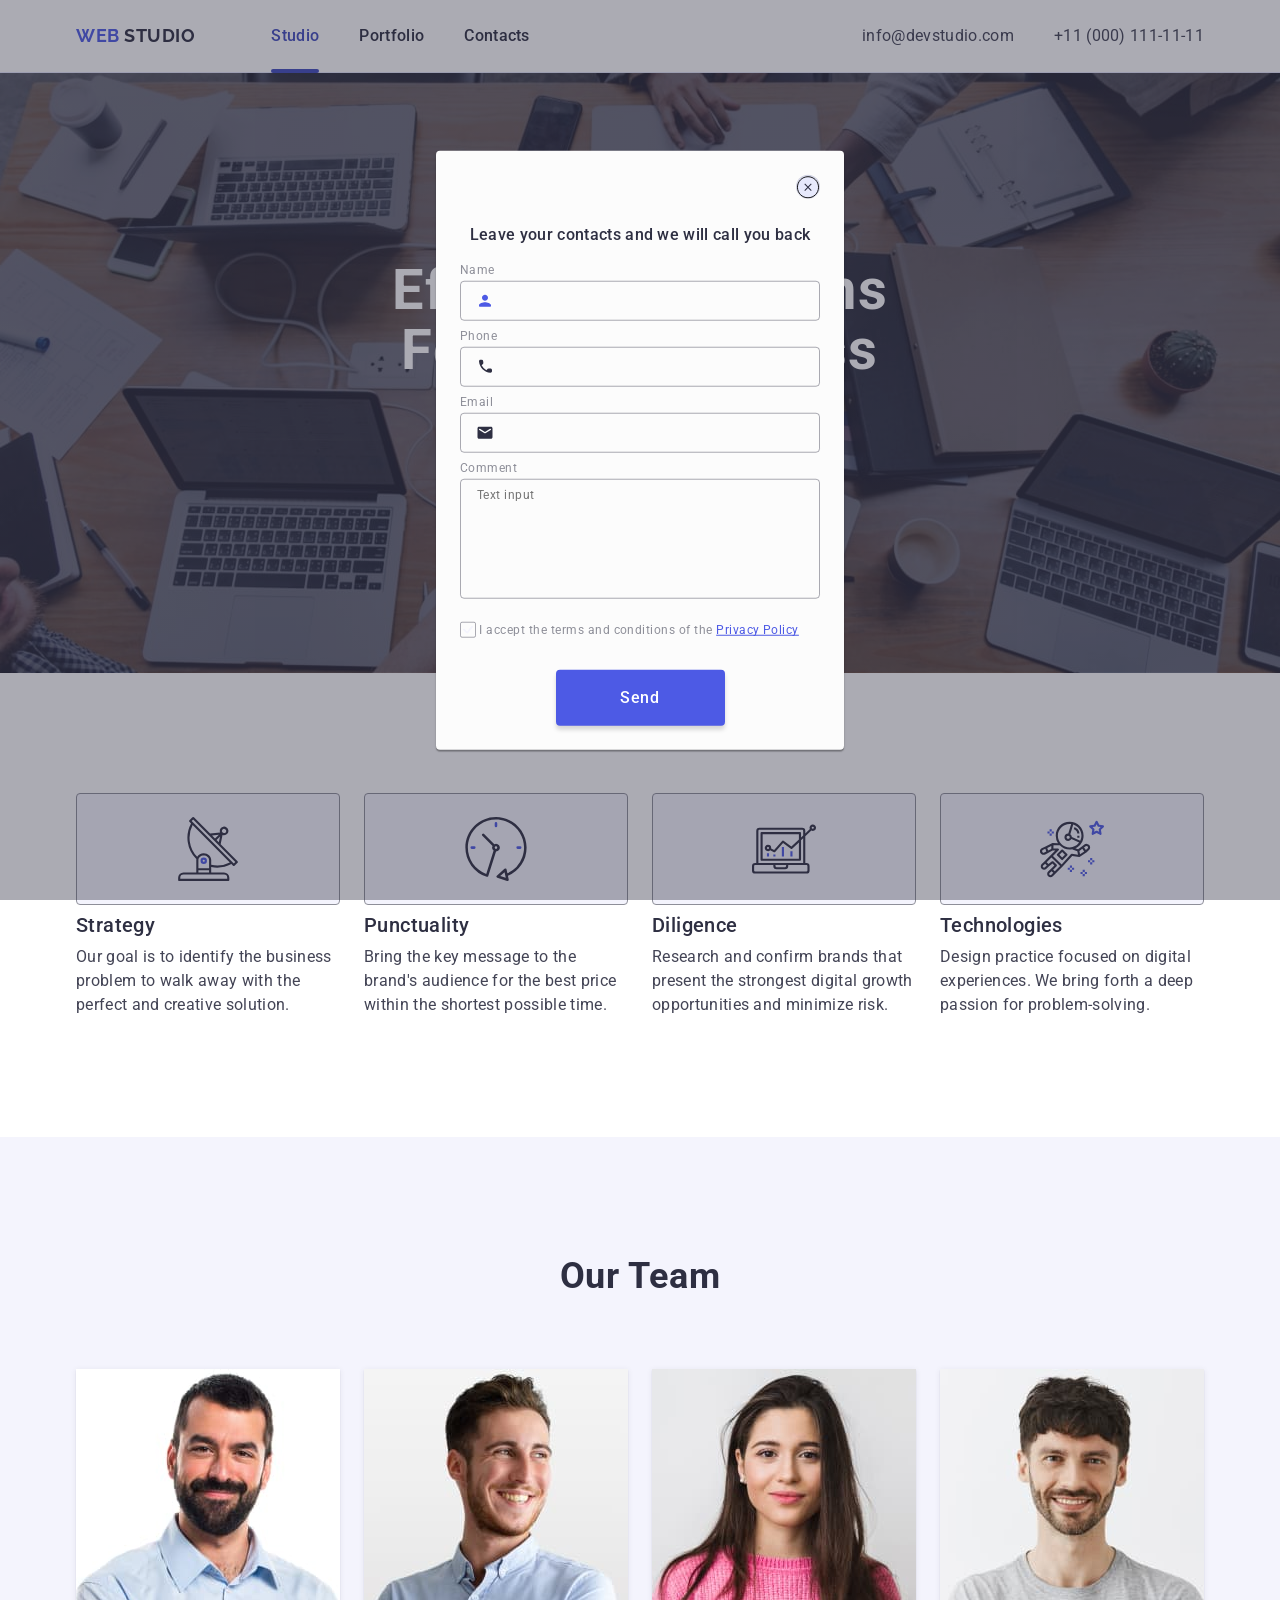
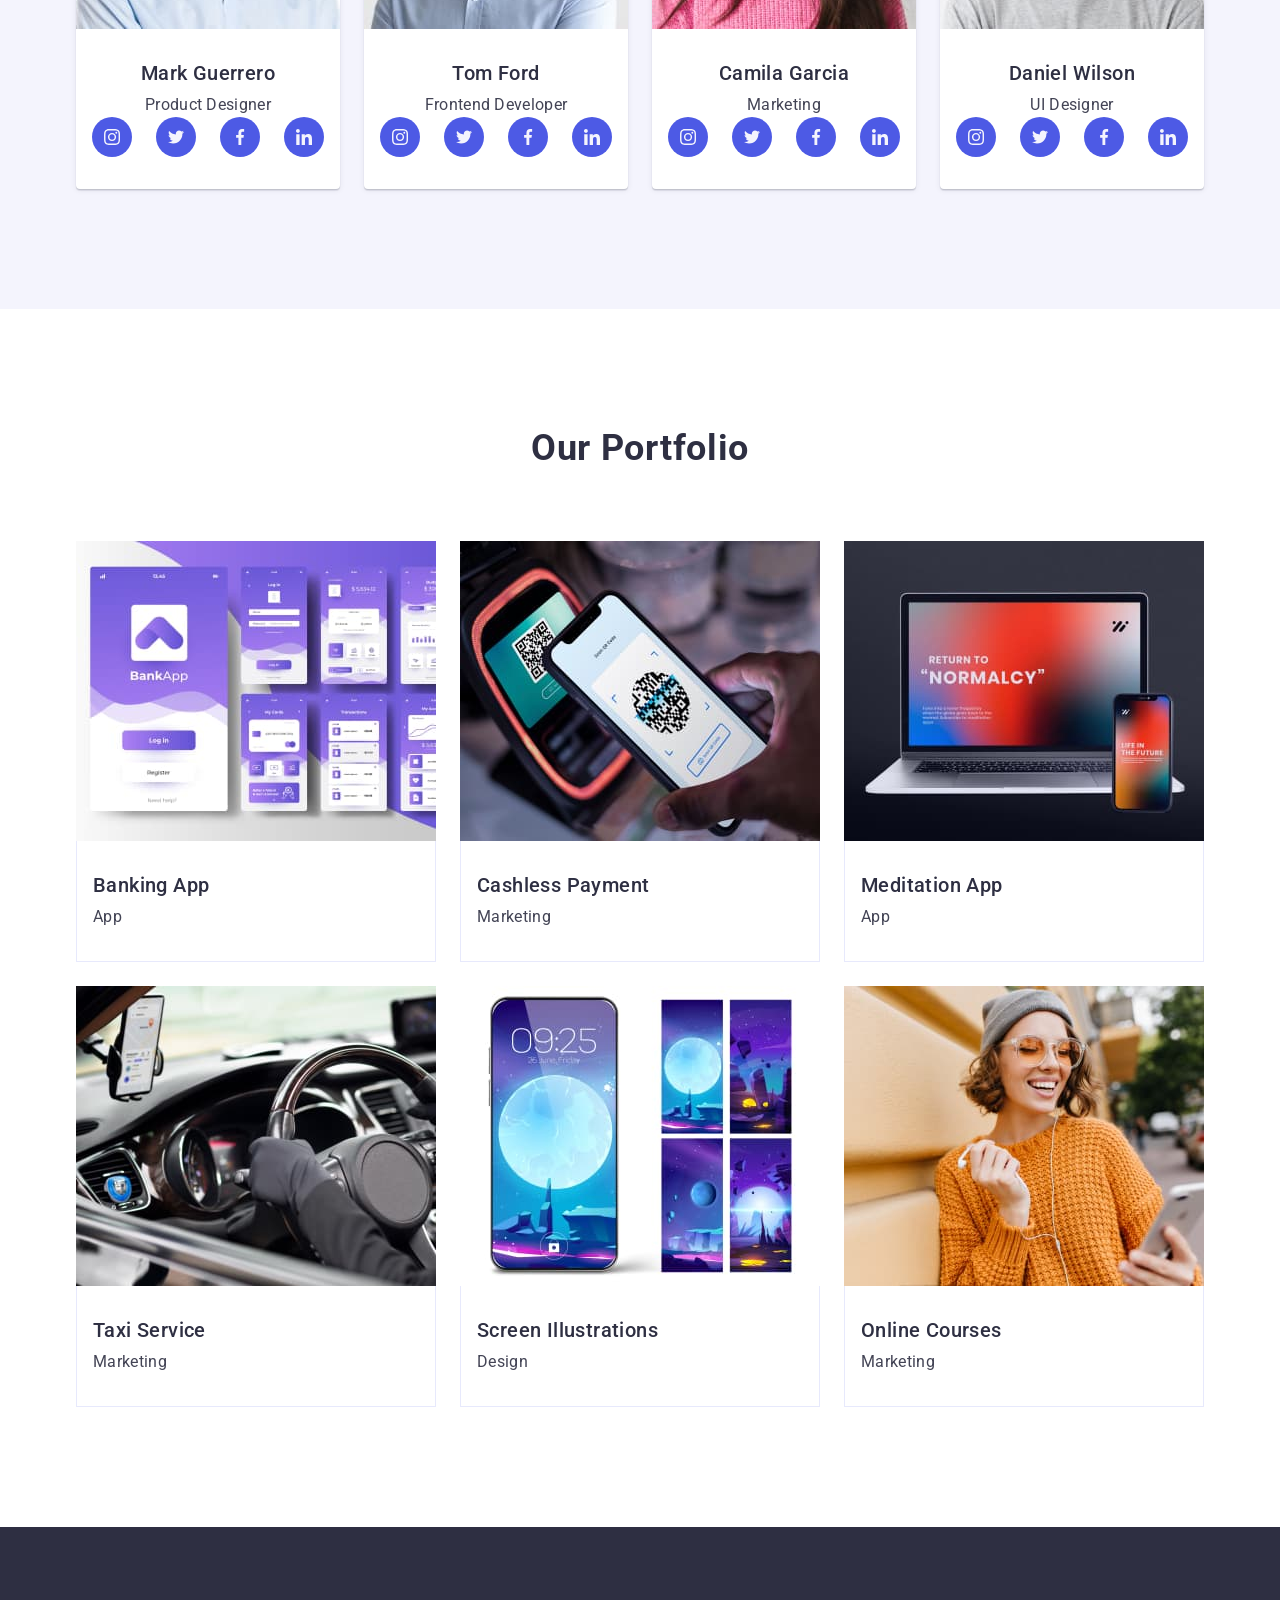
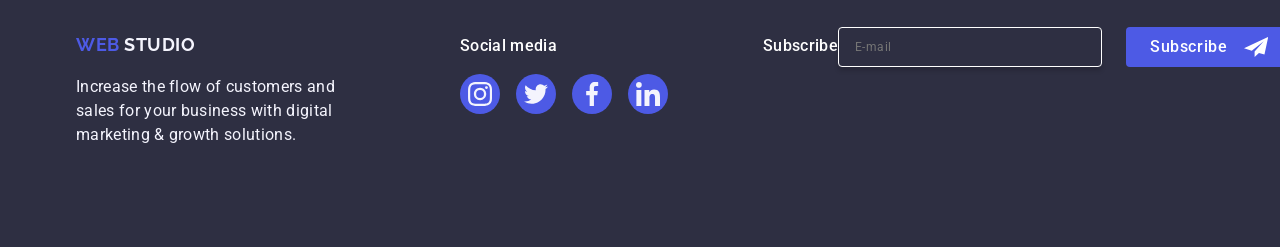
==== commit 9dcb0688: "Update index.html" ====
--- a/index.html
+++ b/index.html
@@ -351,7 +351,6 @@
         </li>
     </ul>
 </div>
-</div>
 <div class="container">
     <p class="text-form">Subscribe</p>
     <form class="form-link-footer">
@@ -380,7 +379,7 @@
         <div class="form-wrapper-cont">
             <label class="form-user-label" for="user-name">Name</label>
             <div class="div-user">
-                <input class="form-user-input" type="text" di="user-name" name="user-name" required >
+                <input class="form-user-input" type="text" id="user-name" name="user-name" required >
                 <svg class="form-user-icnop" width="18" height="24">
                 <use href="./images/icnop.svg#person"></use>
             </svg>
@@ -389,7 +388,7 @@
         <div class="form-wrapper-cont">
             <label class="form-user-label" for="user-phone">Phone</label>
             <div class="div-user">
-                <input class="form-user-input" type="text" name="user-phone" id="user-phone" required>
+                <input class="form-user-input" type="tel" name="user-phone" id="User-Phone" required>
                 <svg class="form-user-icnop" width="18" height="24">
                 <use href="./images/icnop.svg#phone"></use>
             </svg>
@@ -409,7 +408,7 @@
             <textarea class="modal-textarea" name="user-comment" id="user-comment" placeholder="Text input"></textarea>
         </div>
         <div class="modal-checkbox">
-            <input class=" modal-checkbox-type visually-hidden" type="checkbox" name="user-privacy" id="privacy" required value="true" >
+            <input class=" modal-checkbox-type visually-hidden" type="checkbox" name="user-privacy" id="user-privacy" required value="true" >
             <label class="modal-label-checkbox" for="user-privacy">
             <span class="castum-checkbox">
                 <svg class="castum-checkbox-icon" width="10" height="8">
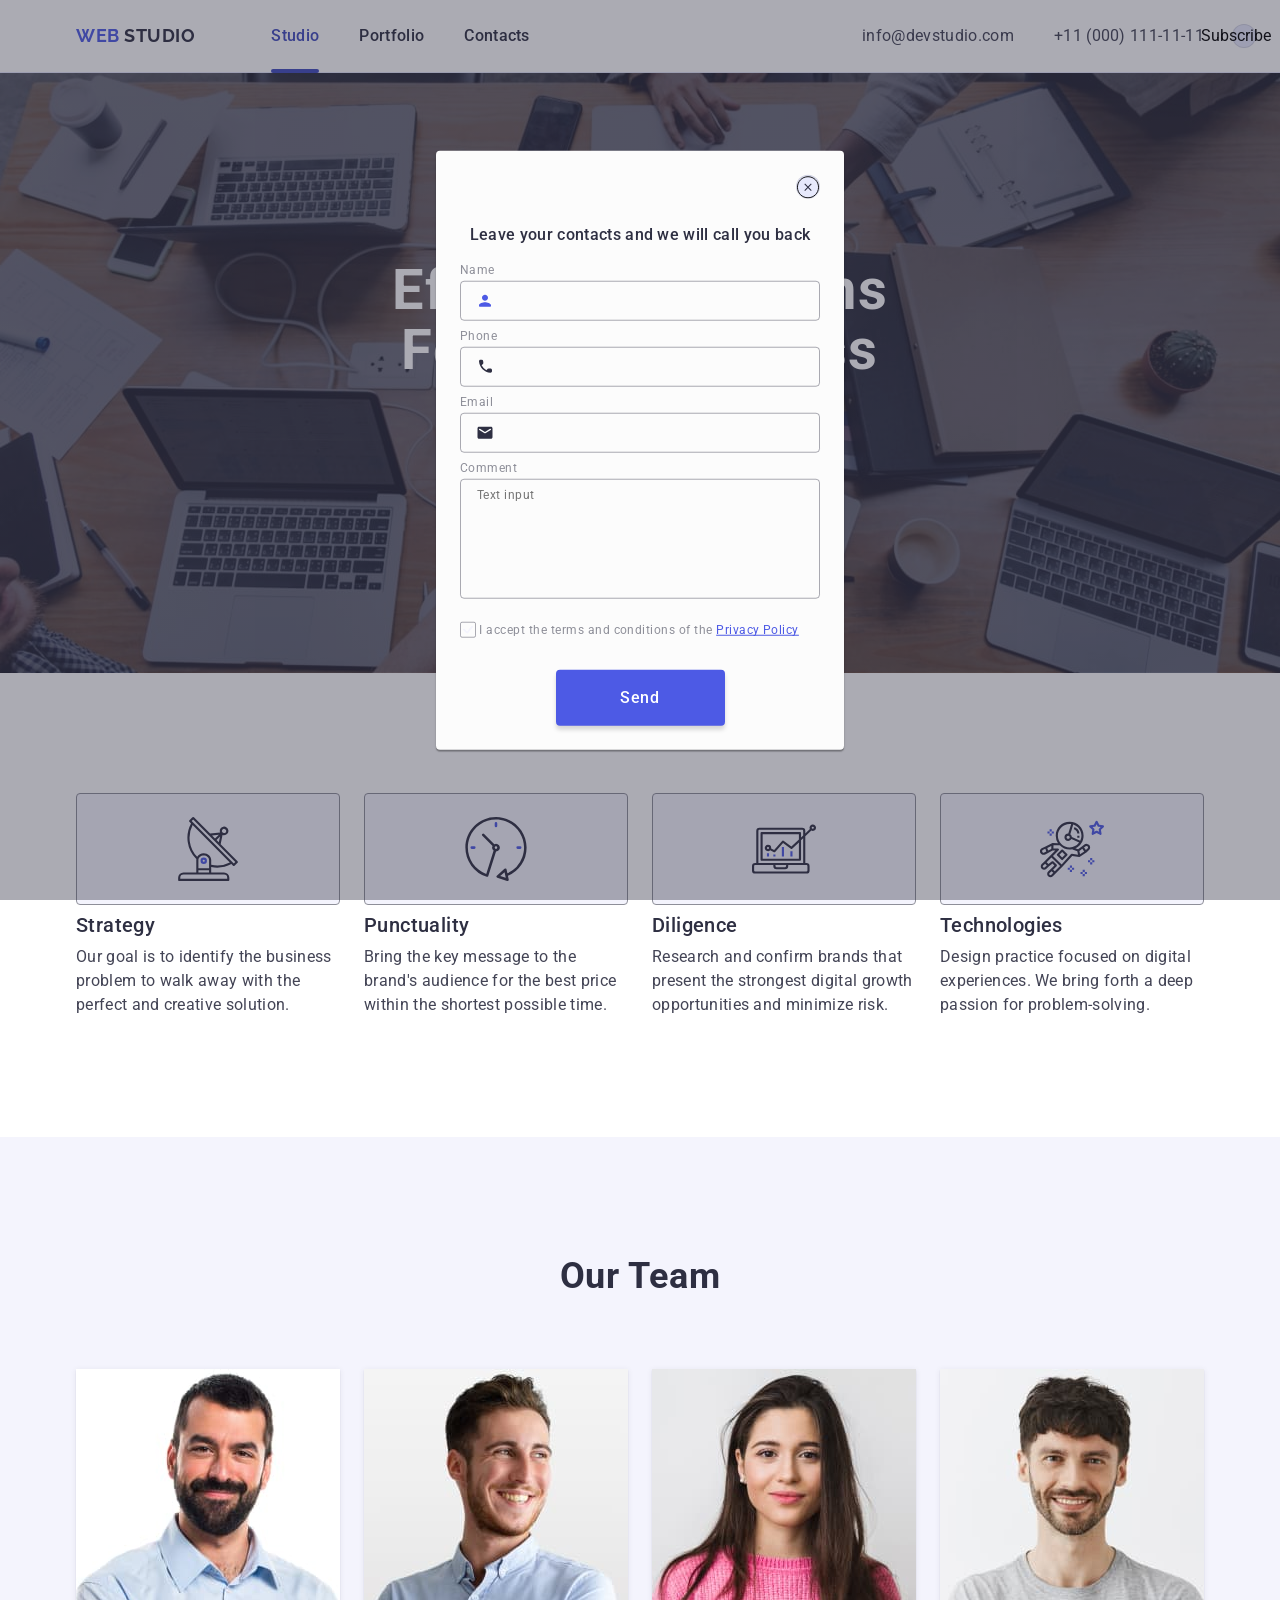
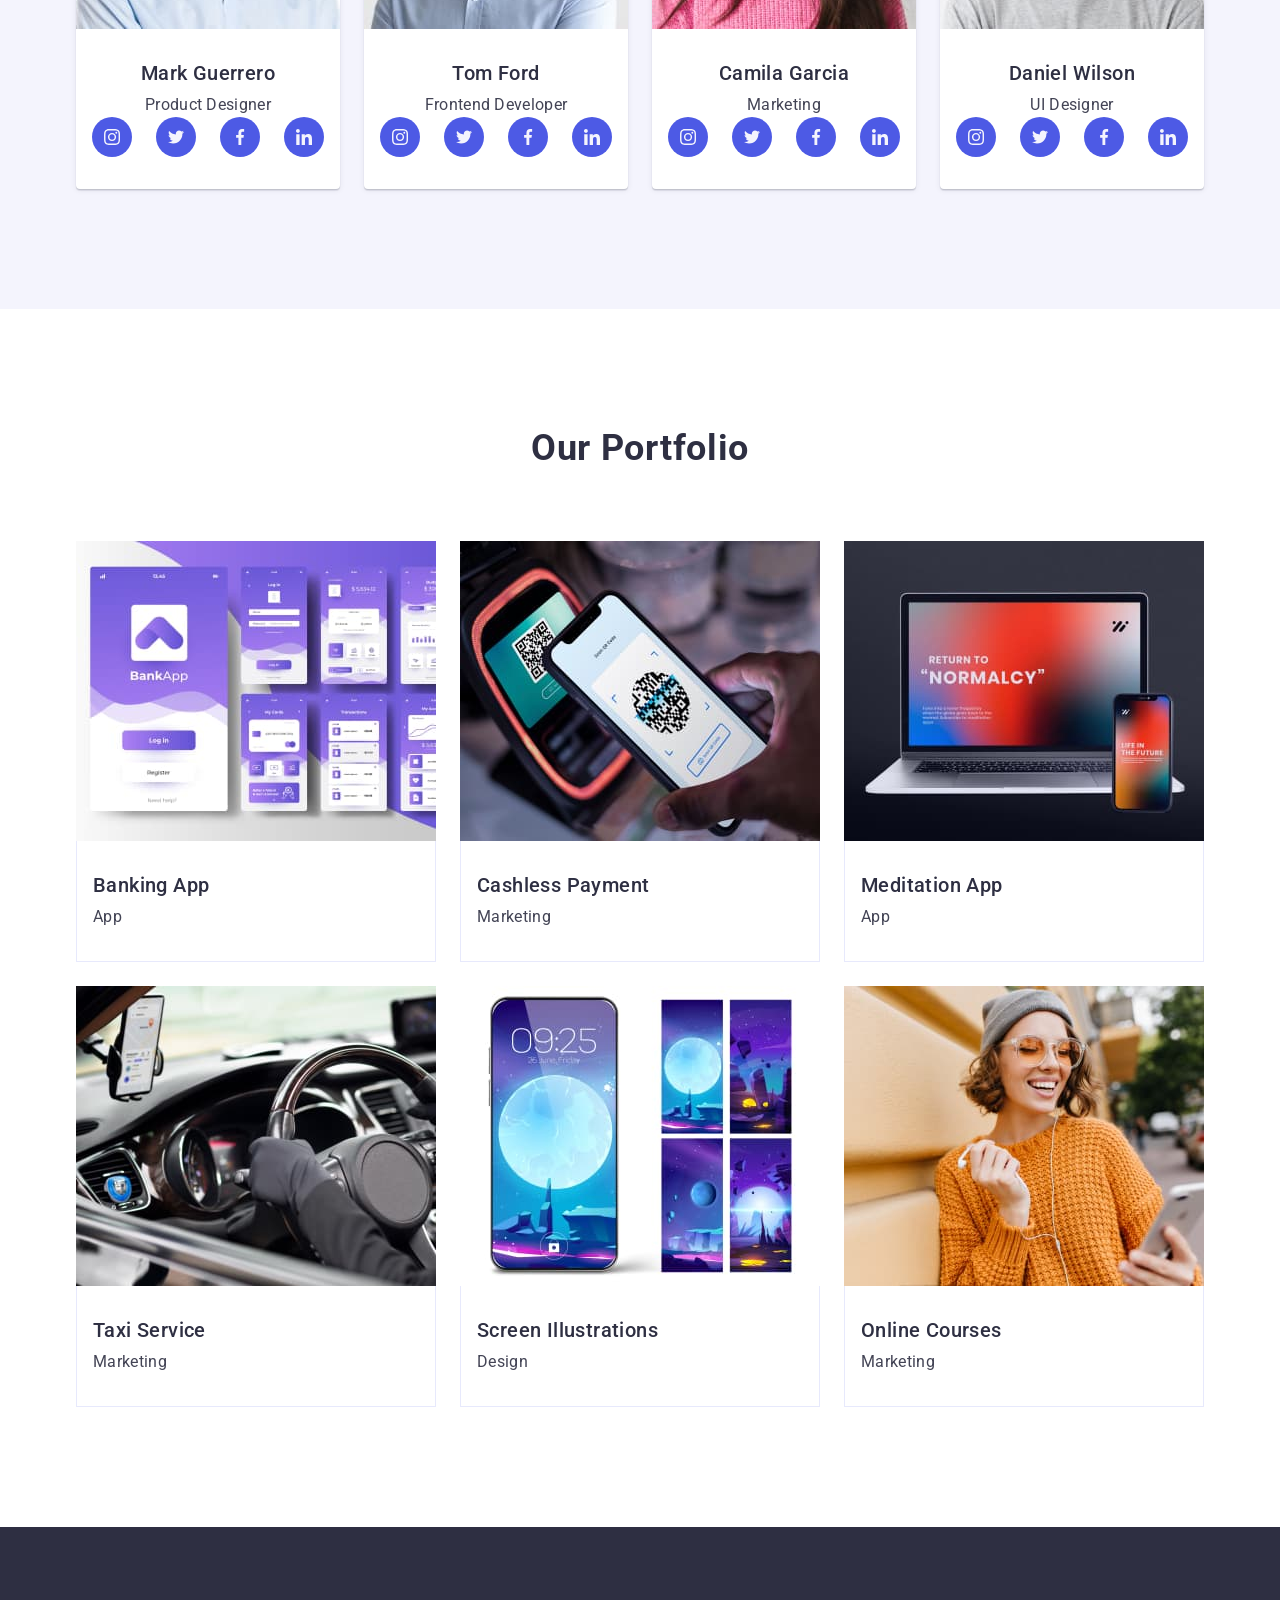
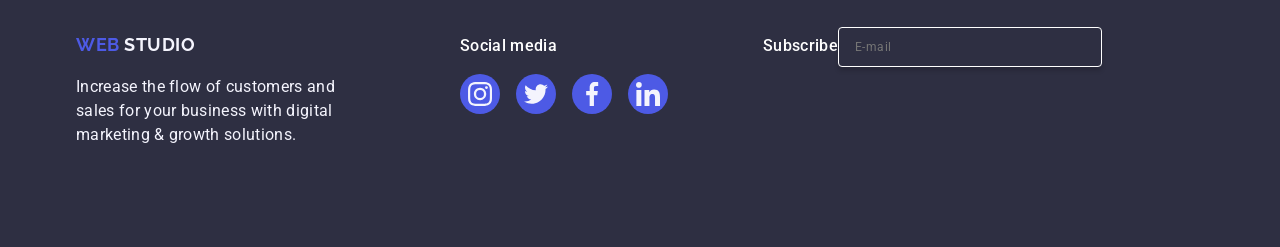
==== commit 79b316d0: "gh" ====
--- a/index.html
+++ b/index.html
@@ -357,7 +357,7 @@
     <label for="user-email-footer" class="modal-label">
         <input class="input-footer" type="email" name="user-email-footer" id="user-email-footer" placeholder="E-mail">
     </label>
-    <button class="footer-btn" type="submit">
+    <button class="footer-btn" type="button">
      Subscribe
      <svg class="modal-icons-btn" width="24" height="24">
         <use href="./images/iconse.svg#icon-send"></use>
--- a/css/styles.css
+++ b/css/styles.css
@@ -199,10 +199,11 @@
     color: #ffffff;
     box-shadow: 0 4px 4px 0 rgba(0, 0, 0, 0.15);
     transition: background-color 250ms cubic-bezier(0.4, 0, 0.2, 1);
+    cursor: pointer
 }
 .form-btn-submit:hover,
-.form-btn-submit:focus{
-    background-color:#404bbf;
+.form-btn-submit:focus {
+    background-color: #404bbf;
 }
 
 
@@ -787,22 +788,22 @@
     background-color: transparent;
 }
 .footer-btn {
-    font-family: inherit;
-    font-weight: 500;
-    font-size: 16px;
-    line-height: 1.5;
-    letter-spacing: 0.04em;
-    text-align: center;
-    color: #ffffff;
-    border-radius: 4px;
-    padding: 8px 24px;
-    min-width: 165px;
-    height: 40px;
-    background: #4d5ae5;
-    border: none;
-    display: flex;
+    position: absolute;
+    top: 24px;
+    right: 24px;
+    border-radius: 50%;
+    stroke-width: 1px;
+    stroke: rgba(0, 0, 0, 0.1);
+    width: 24px;
+    height: 24px;
+    display: flex;
+    justify-content: center;
     align-items: center;
-    justify-content: center;
+    cursor: pointer;
+    background-color: #e7e9fc;
+    border: 1px solid rgba(0, 0, 0, 0.1);
+    padding: 0;
+    transition: background-color 250mscubic-bezier(0.4, 0, 0.2, 1), border 250mscubic-bezier(0.4, 0, 0.2, 1);
 }
 .modal-icons-btn {
     fill: #ffffff;
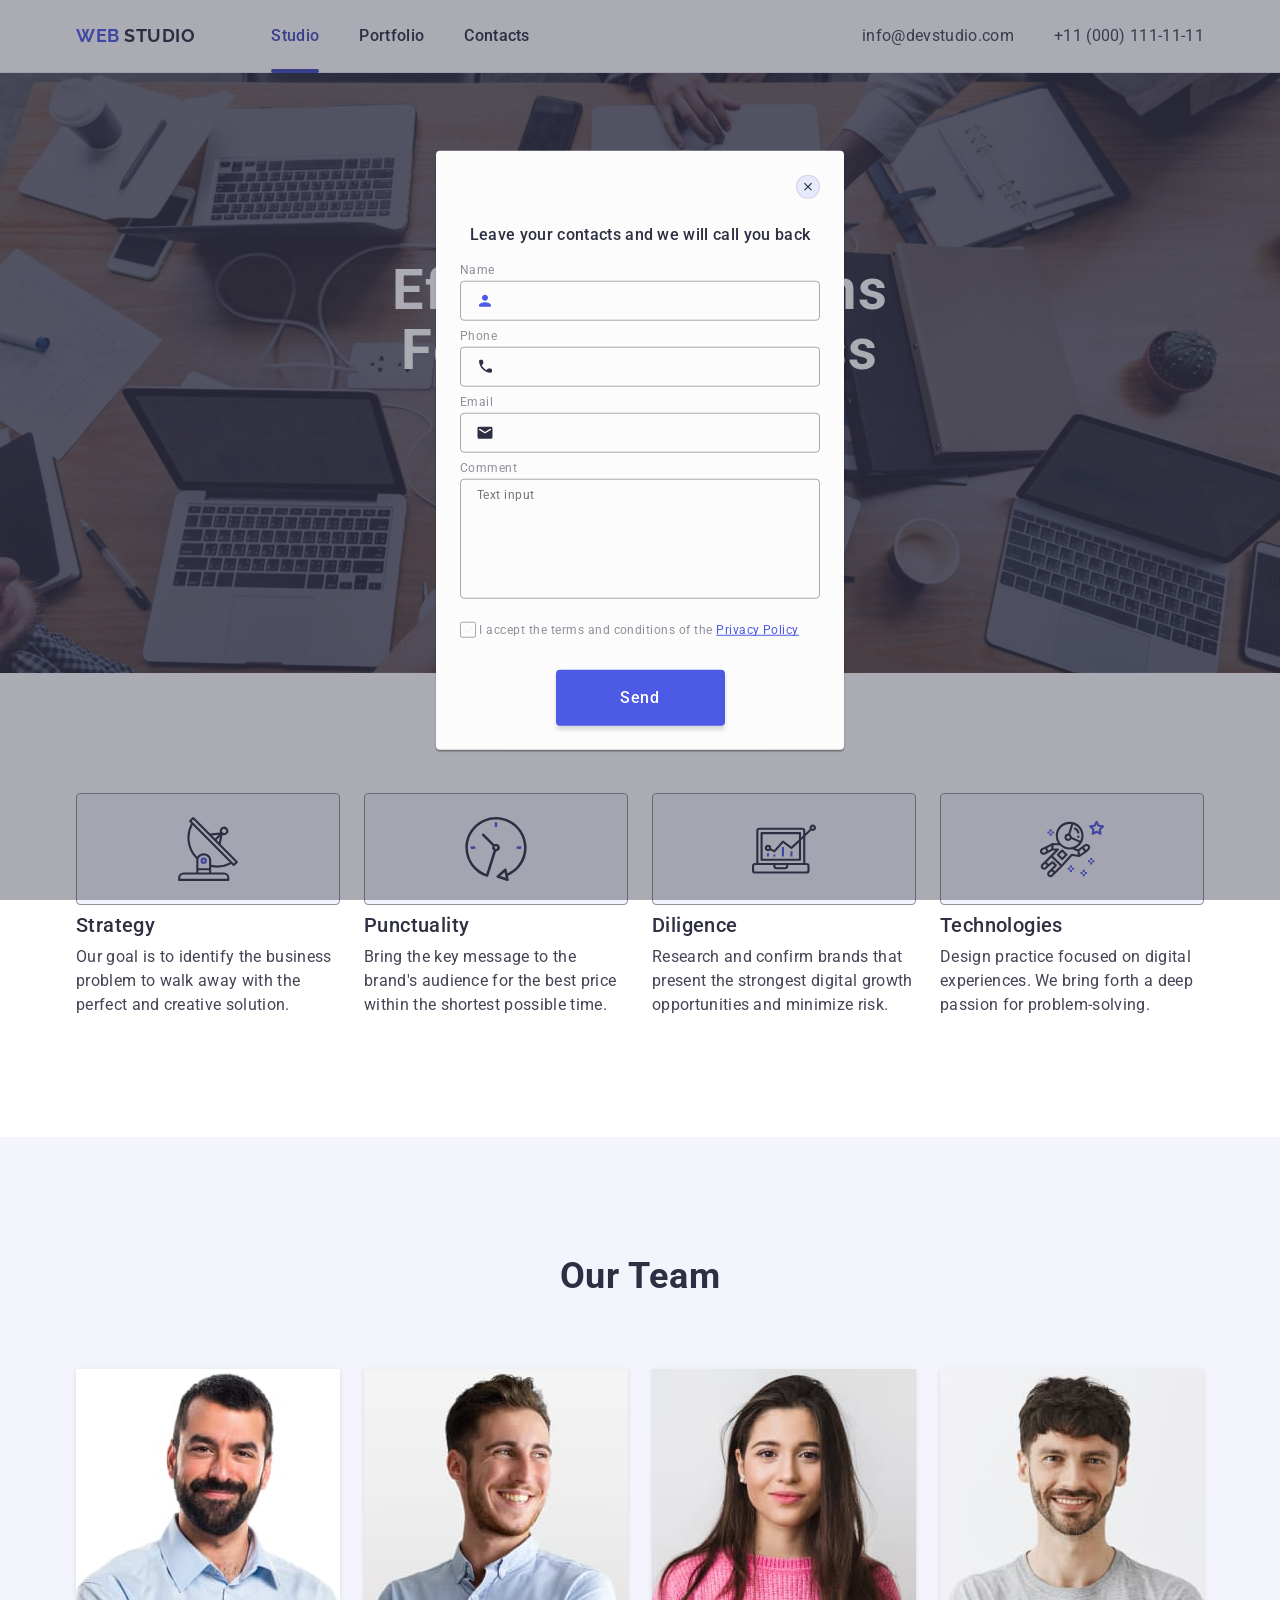
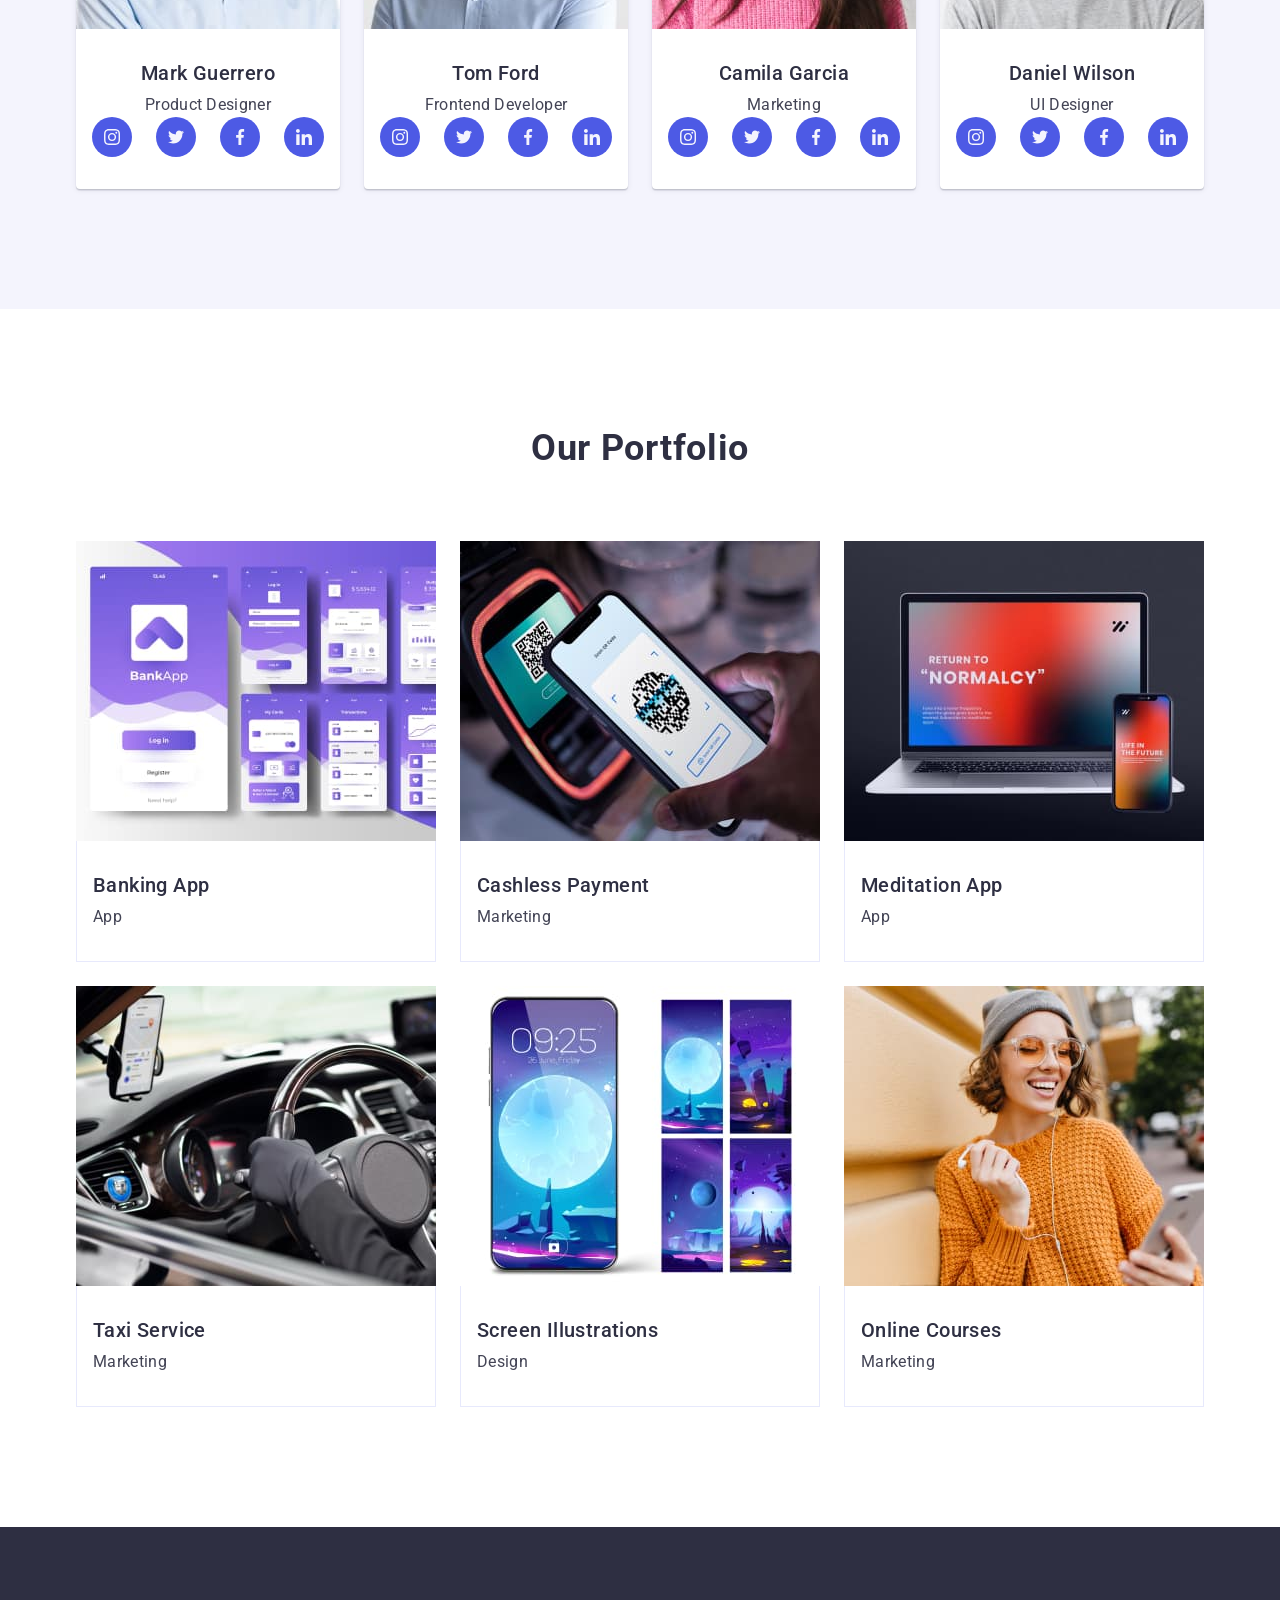
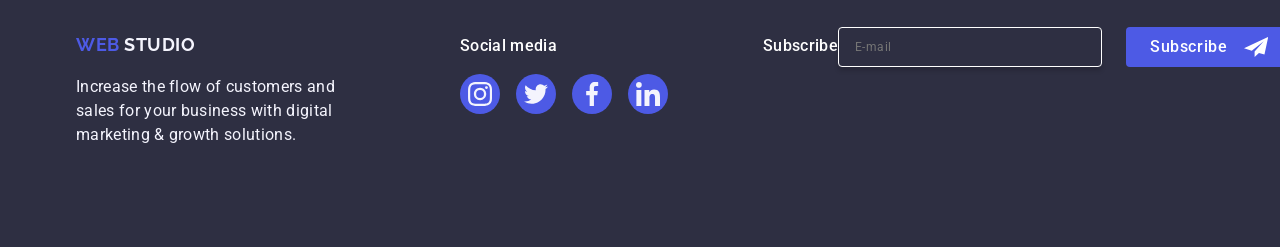
==== commit e4303fcc: "hy" ====
--- a/index.html
+++ b/index.html
@@ -357,7 +357,7 @@
     <label for="user-email-footer" class="modal-label">
         <input class="input-footer" type="email" name="user-email-footer" id="user-email-footer" placeholder="E-mail">
     </label>
-    <button class="footer-btn" type="button">
+    <button class="footer-btn" type="submit">
      Subscribe
      <svg class="modal-icons-btn" width="24" height="24">
         <use href="./images/iconse.svg#icon-send"></use>
@@ -369,8 +369,8 @@
    </footer>
    <div class="backdrop on-open">
     <div class="modal">
-        <button class="modal-close" type="button">
-            <svg class="icon-close" width="23" height="23">
+        <button class="modal-close" type="button"> 
+            <svg class="icon-close" width="8" height="8">
                 <use href="./images/iconses.svg#close"></use>
             </svg>
         </button>
--- a/css/styles.css
+++ b/css/styles.css
@@ -44,6 +44,11 @@
     background-color: #e7e9fc;
     padding: 0;
     transition: background-color 250ms cubic-bezier(0.4, 0, 0.2, 1), border 250ms cubic-bezier(0.4, 0, 0.2, 1);
+}
+.modal-close:hover,
+.modal-close:focus {
+    background-color: #404bbf; 
+    border: none;
 }
 .icon-close {
     fill: #2e2f42;
@@ -788,22 +793,23 @@
     background-color: transparent;
 }
 .footer-btn {
-    position: absolute;
-    top: 24px;
-    right: 24px;
-    border-radius: 50%;
-    stroke-width: 1px;
-    stroke: rgba(0, 0, 0, 0.1);
-    width: 24px;
-    height: 24px;
-    display: flex;
+    font-family: inherit;
+    font-weight: 500;
+    font-size: 16px;
+    line-height: 1.5;
+    letter-spacing: 0.04em;
+    text-align: center;
+    color: #ffffff;
+    border-radius: 4px;
+    padding: 8px 24px;
+    min-width: 165px;
+    height: 40px;
+    background: #4d5ae5;
+    border: none;
+    display: flex;
+    align-items: center;
     justify-content: center;
-    align-items: center;
     cursor: pointer;
-    background-color: #e7e9fc;
-    border: 1px solid rgba(0, 0, 0, 0.1);
-    padding: 0;
-    transition: background-color 250mscubic-bezier(0.4, 0, 0.2, 1), border 250mscubic-bezier(0.4, 0, 0.2, 1);
 }
 .modal-icons-btn {
     fill: #ffffff;
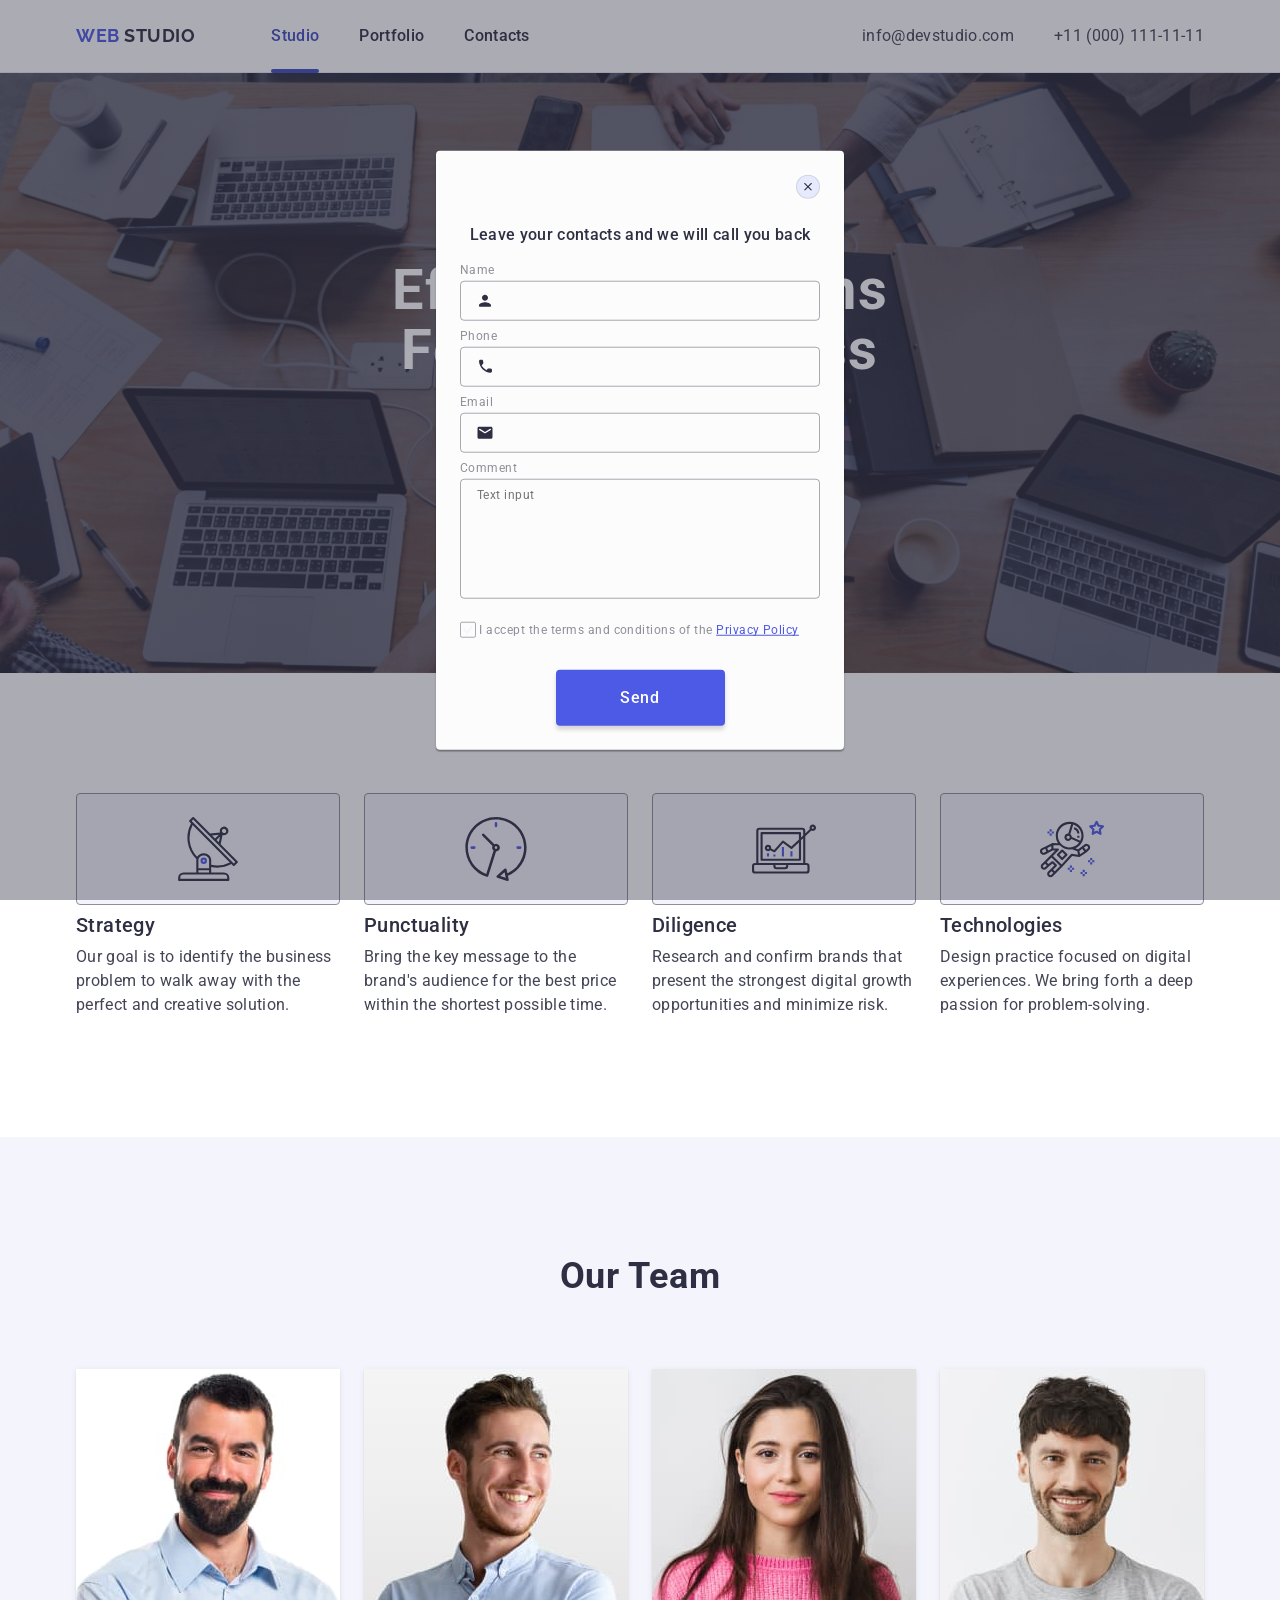
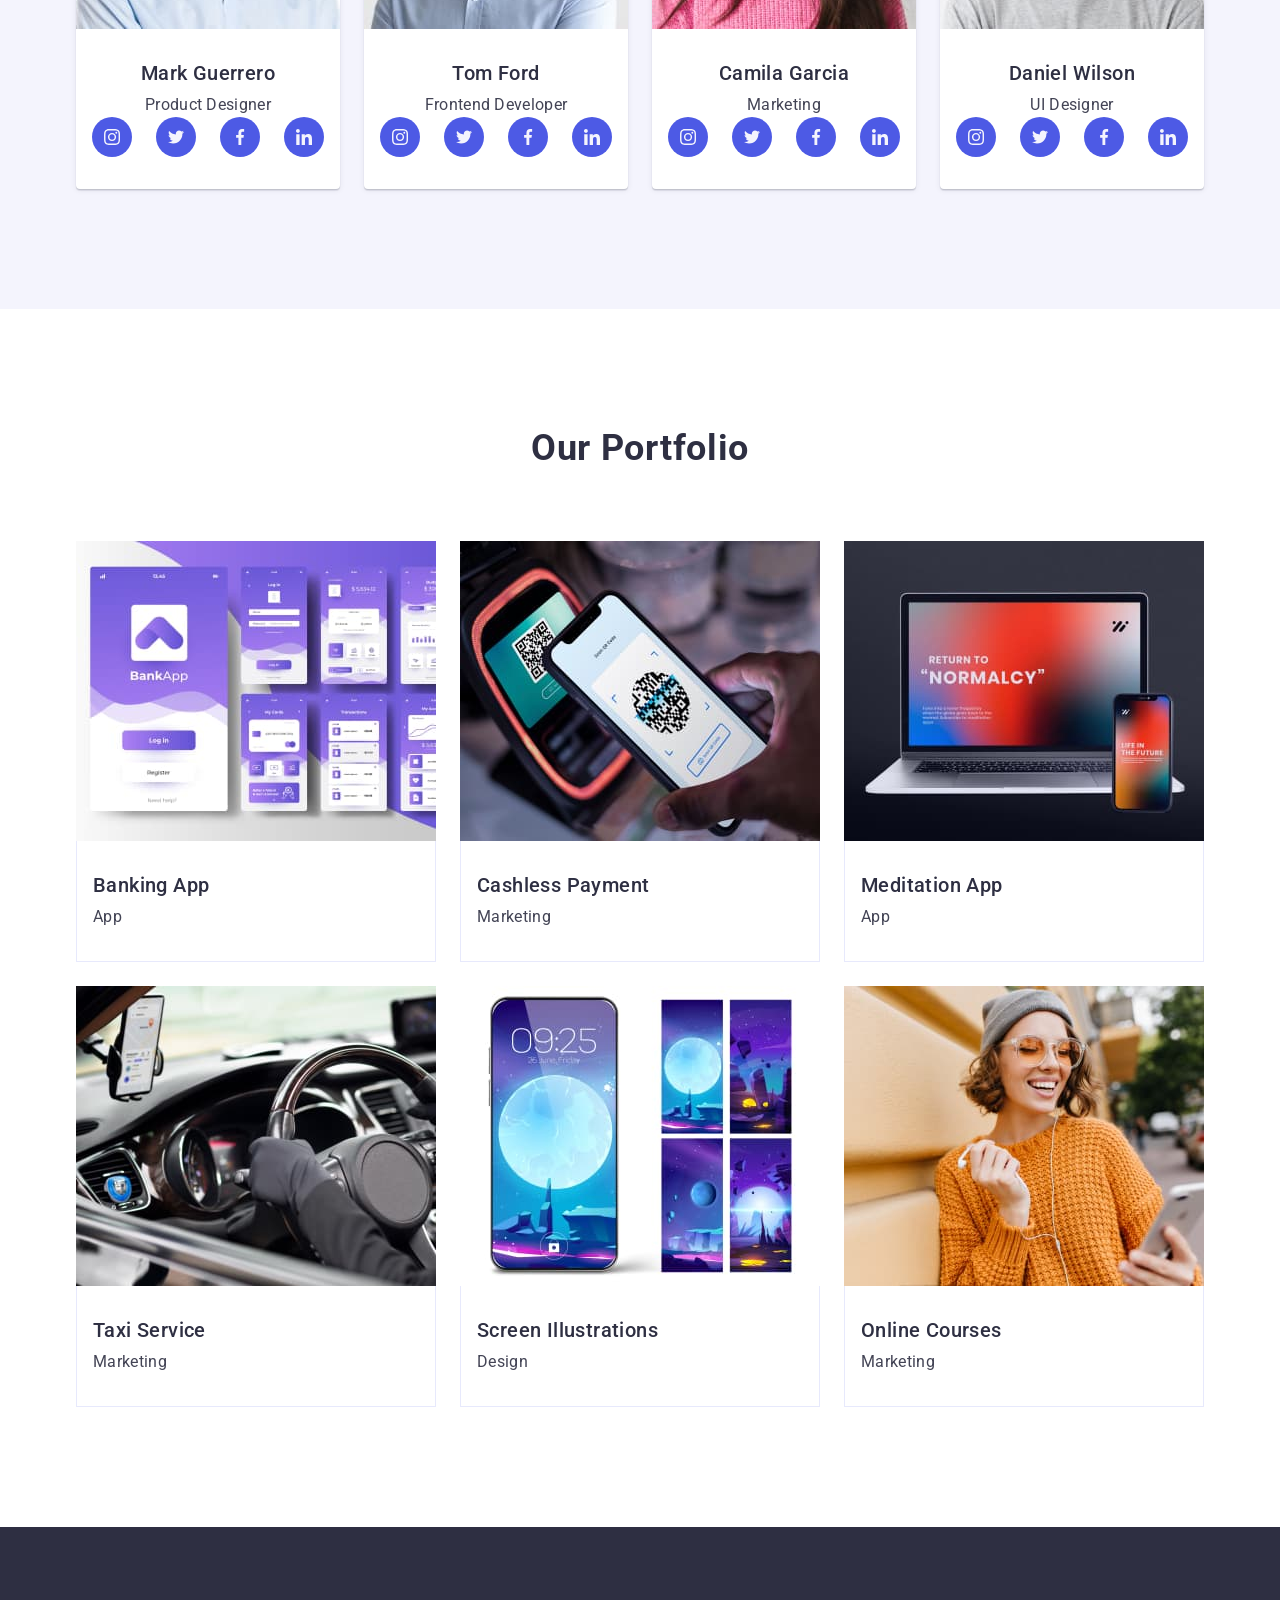
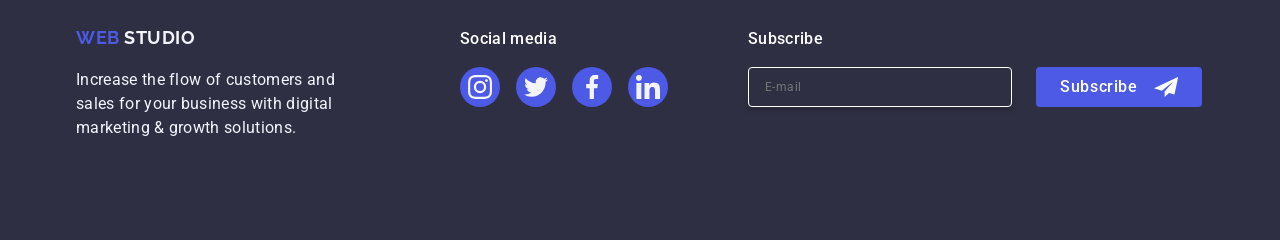
==== commit 0f968cdd: "h" ====
--- a/index.html
+++ b/index.html
@@ -351,7 +351,7 @@
         </li>
     </ul>
 </div>
-<div class="container">
+<div class=" form-footer-next ">
     <p class="text-form">Subscribe</p>
     <form class="form-link-footer">
     <label for="user-email-footer" class="modal-label">
@@ -369,7 +369,7 @@
    </footer>
    <div class="backdrop on-open">
     <div class="modal">
-        <button class="modal-close" type="button"> 
+        <button class="modal-close-link" type="button"> 
             <svg class="icon-close" width="8" height="8">
                 <use href="./images/iconses.svg#close"></use>
             </svg>
--- a/css/styles.css
+++ b/css/styles.css
@@ -30,11 +30,12 @@
     padding: 72px 24px 24px 24px;
     transition: transform 250ms cubic-bezier(0.4, 0, 0.2, 1);
 }
-.modal-close {
+.modal-close-link {
     display: flex;
     justify-content: center;
     align-items: center;
     position: absolute;
+    cursor: pointer;
     top: 24px;
     right: 24px;
     width: 24px;
@@ -45,14 +46,21 @@
     padding: 0;
     transition: background-color 250ms cubic-bezier(0.4, 0, 0.2, 1), border 250ms cubic-bezier(0.4, 0, 0.2, 1);
 }
-.modal-close:hover,
-.modal-close:focus {
+.modal-close-link:hover,
+.modal-close-link:focus {
     background-color: #404bbf; 
     border: none;
+    fill: #ffffff
+}
+.modal-close-link:hover .icon-close,
+.modal-close-link:focus .icon-close {
+    fill: #ffffff;
 }
 .icon-close {
     fill: #2e2f42;
     transition: fill 250ms cubic-bezier(0.4, 0, 0.2, 1);
+    width: 8px;
+    height: 8px;
 }
 .modal-text {
     font-weight: 500;
@@ -68,6 +76,10 @@
 .form-wrapper-cont {
     margin-bottom: 8px;
 }
+.form-user-input:hover,
+.form-user-input:focus {
+    border-color: #4D5AE5;
+}
 .form-user-label {
     font-weight: 400;
     font-size: 12px;
@@ -77,6 +89,9 @@
     display: block;
     margin-bottom: 4px;
 }
+.modal-textarea:focus {
+    border-color: #4D5AE5;
+}
 .form-user-icon-wrapper {
     position: relative;
 }
@@ -89,7 +104,11 @@
     padding-left: 38px;
     transition: border-color 250ms cubic-bezier(0.4, 0, 0.2, 1);
     outline: transparent;
-    
+   
+}
+.form-user-input:focus + .form-user-icnop {
+    fill: #4D5AE5;
+   
 }
 .form-user-icnop {
     position: absolute;
@@ -142,8 +161,10 @@
 .modal-checkbox-type {
     font-family: inherit;
 }
-.modal-checkbox-type:checked + .label > .castum-checkbox{
-color: #4d5ae5;
+.modal-checkbox-type:checked + .modal-label-checkbox  .castum-checkbox{
+border: none;
+fill: #f4f4fd;
+background-color: #404bbf;
 }
 .visually-hidden {
     position: absolute;
@@ -243,6 +264,7 @@
     font-size: 100%;
     line-height: 1.15;
     line-height: inherit;
+   
 }
 /* header*/
 .header  {
@@ -687,7 +709,6 @@
 
 }
 .container-footer-sect {
-    display: flex;
     flex-direction: column;
     margin-right: 80px;
 }
@@ -750,6 +771,9 @@
     fill: #f4f4fd;
 
 }
+.form-footer-next {
+
+}
 .form-footer-next .container {
     
     margin-left: 80px;
@@ -767,7 +791,6 @@
 
 .form-link-footer {
     display: flex;
-  align-items: flex-start;
     gap: 24px;
     
 }
@@ -788,7 +811,7 @@
     line-height: 2;
     letter-spacing: 0.04em;
     color: #ffffff;
-    padding-left: 16px;
+   padding: 8px 16px;
     box-shadow: 0 4px 4px 0 rgba(0, 0, 0, 0.15);
     background-color: transparent;
 }
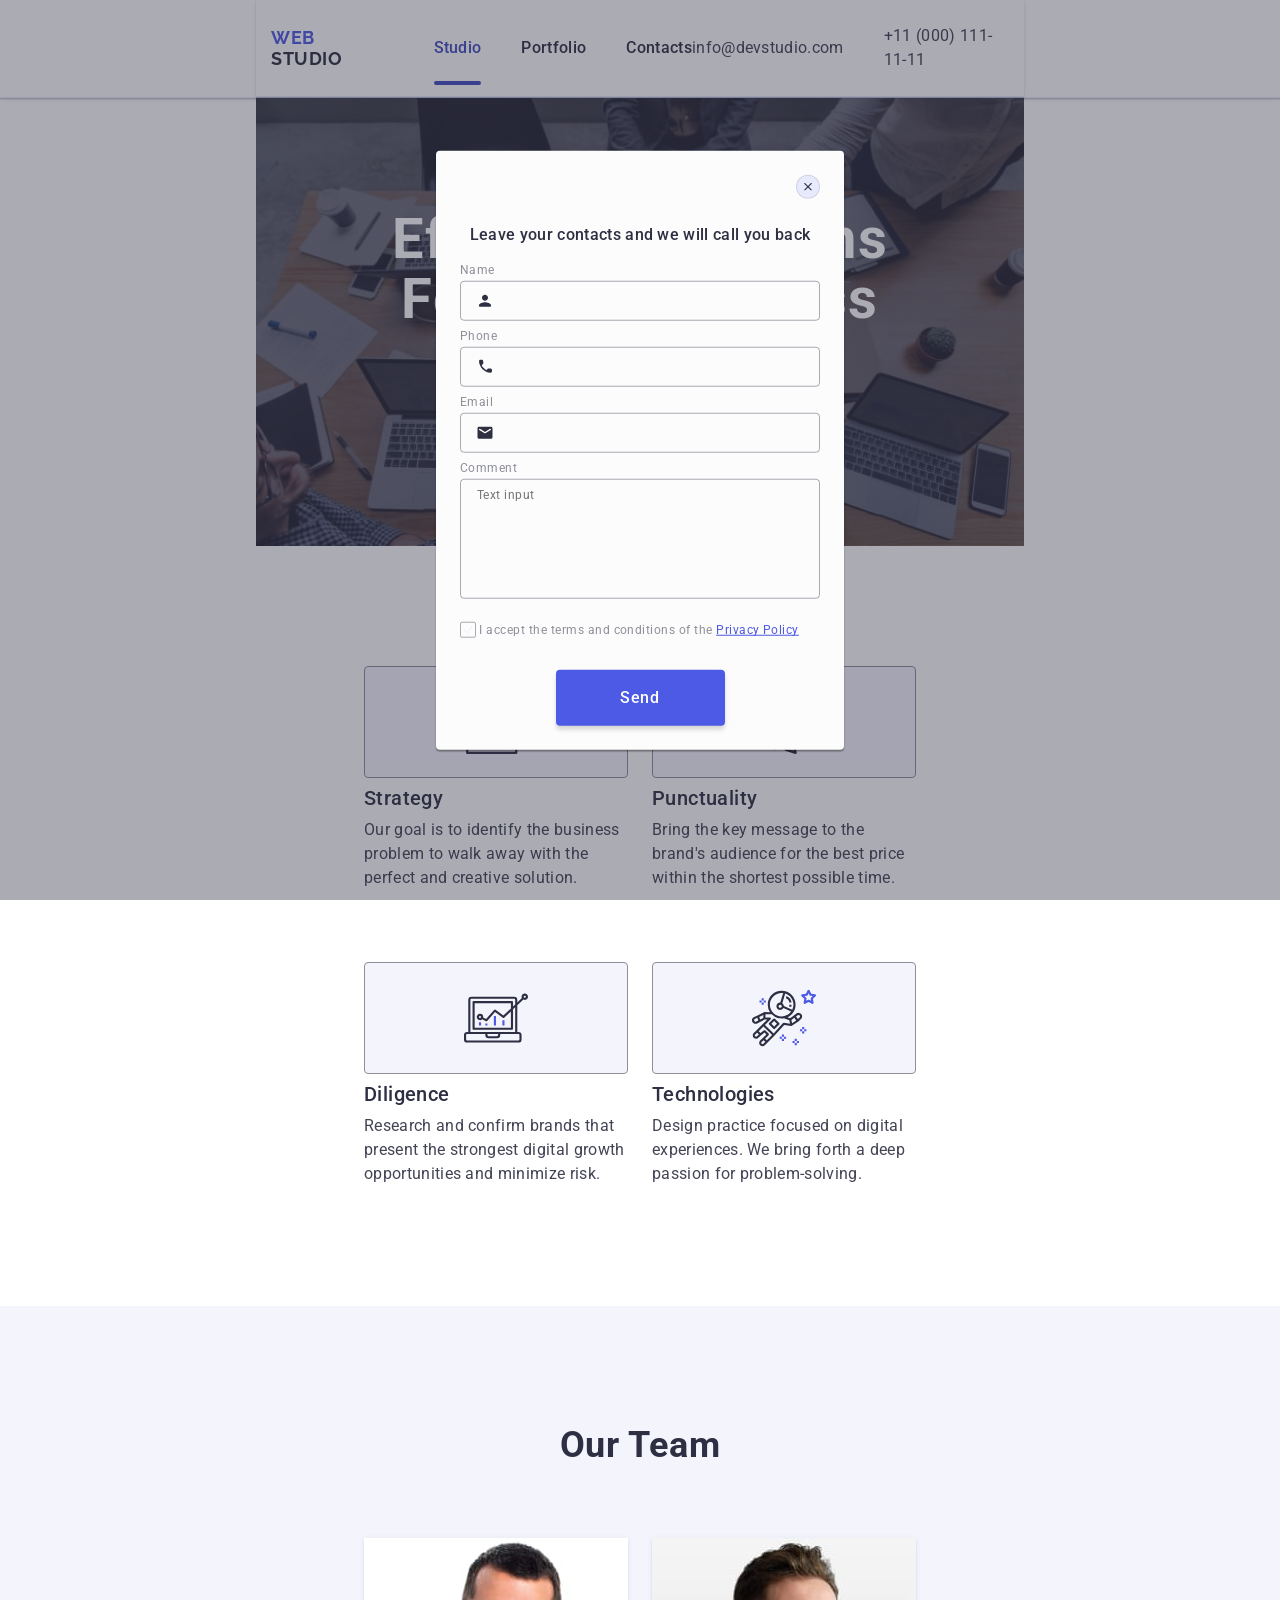
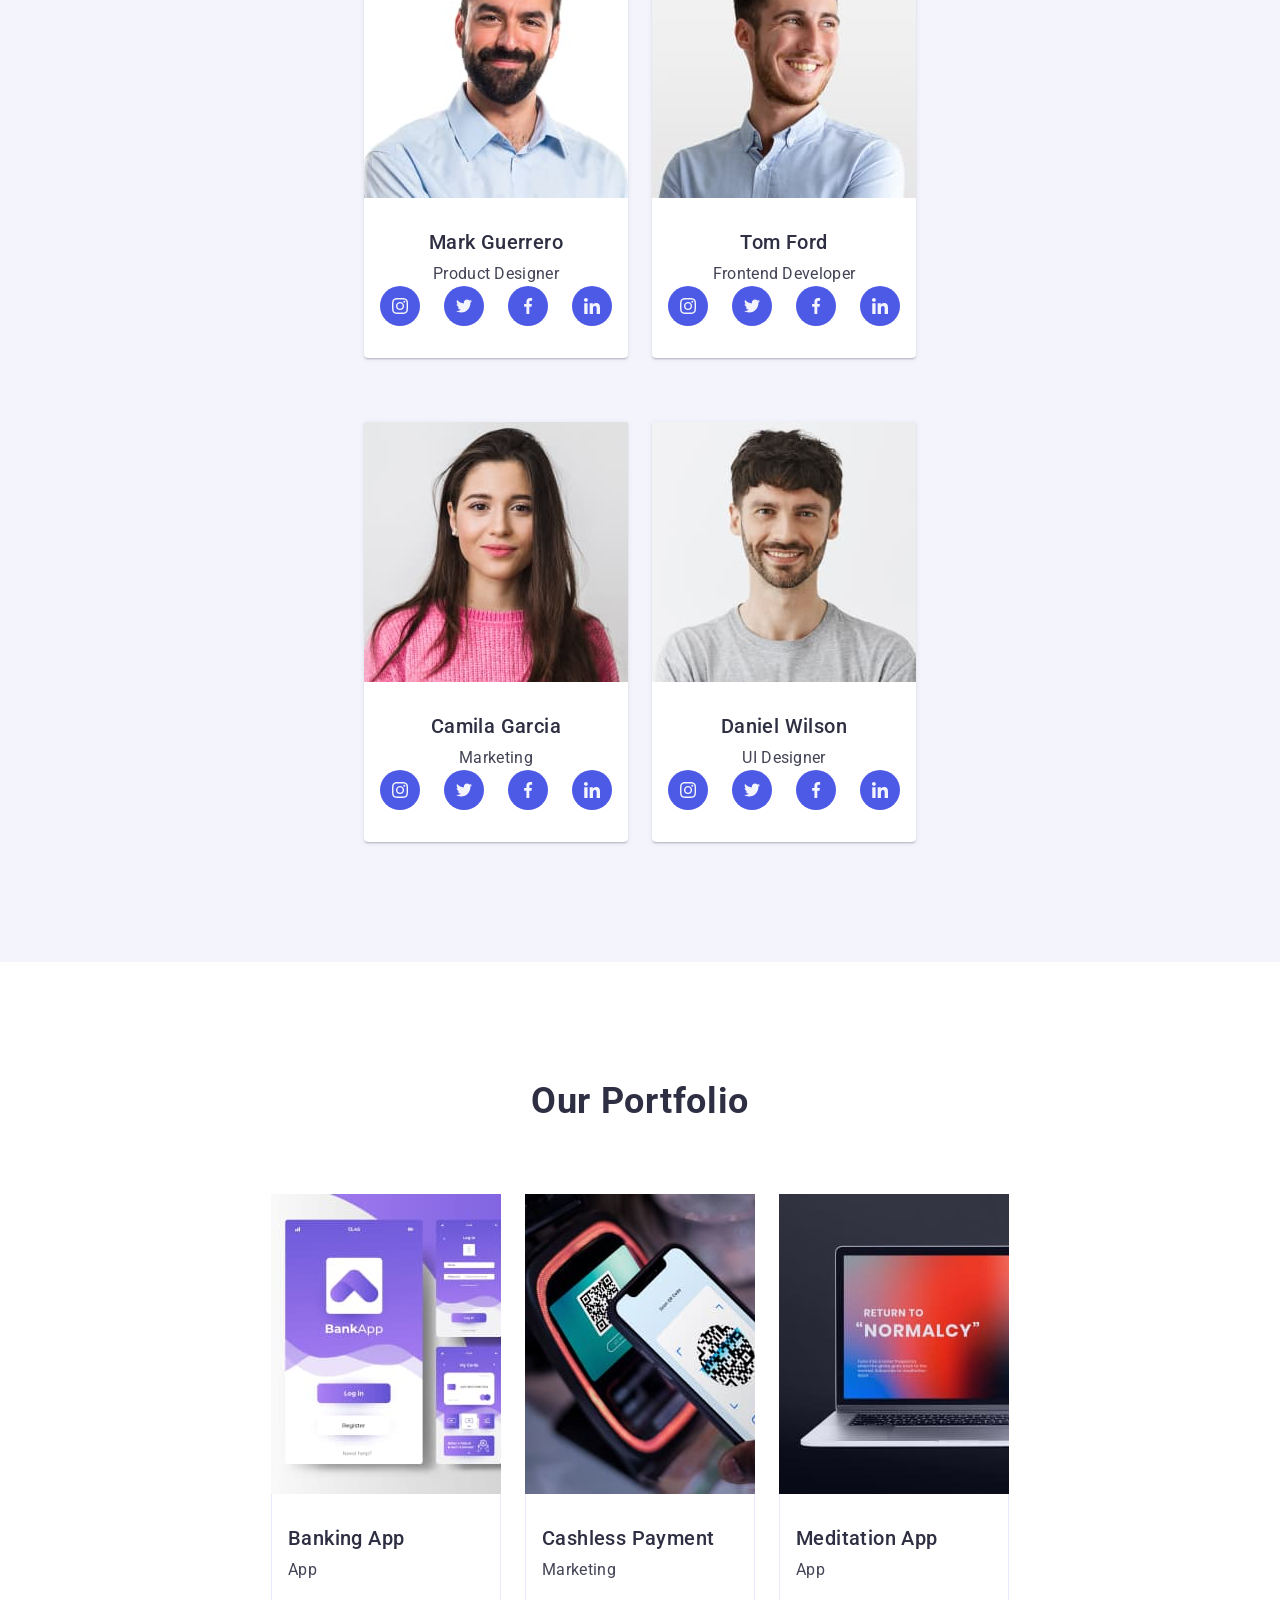
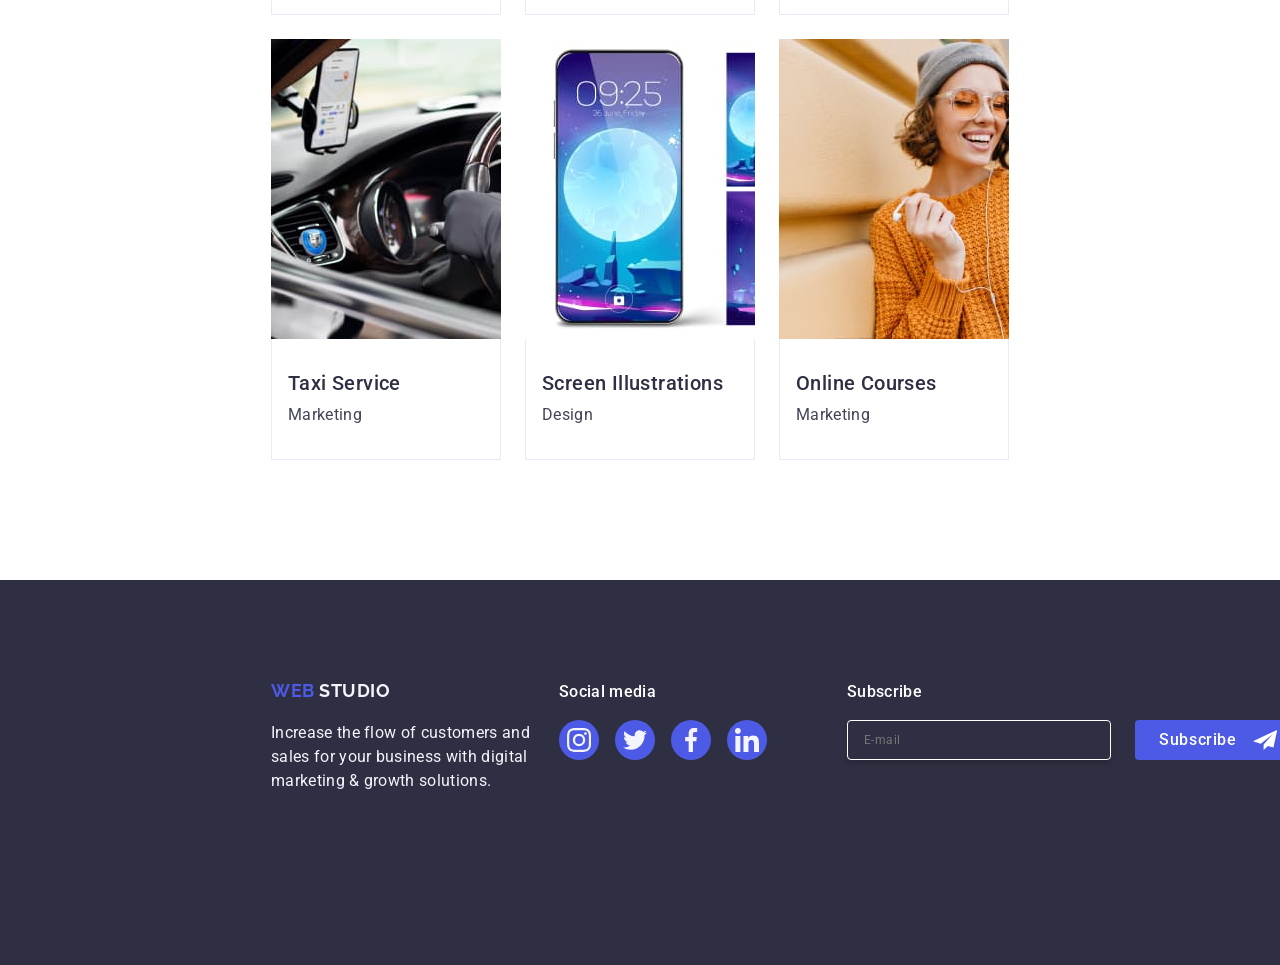
==== commit b3739191: "gb" ====
--- a/index.html
+++ b/index.html
@@ -15,7 +15,7 @@
 </head>
 <body>
 <header class="header">
-<div class="container">
+<div class="container header">
 <nav class="nav-page">
     <a class="logo" href="./index.html"> Web <span class="logo-style">Studio</span></a>
  <ul class="nav-list">
@@ -32,6 +32,11 @@
     <li class="nav-address"><a class="nav-address-link" href="tel:+110001111111">+11 (000) 111-11-11</a></li>
 </ul>
 </address>
+<button class="burger-btn" type="button" data-mobaile-open>
+    <svg class="birger-icon" width="24" height="24">
+        <use href="./images/icnoop.svg"></use>
+    </svg>
+</button>
 </div>
     </header>
    <main>
@@ -246,8 +251,13 @@
     <h2 class="our-prt"> Our Portfolio </h2>
     <ul class="our-prt-title">
 <li class="our-port-list">
-    <div class="div-our-prt">  
+    <div class="div-our-prt"> 
+        <picture>
+        <source media="(min-width: 1158px)" srcset="./images/banking-app.jpg">
+        <source media="(min-width: 768px)" srcset="./images/banking-app-tablet.jpg">
+        <source media="(min-width: 767px)" srcset="./images/banking -app-mobile.jpg">
   <img class="our-styles"  src="./images/banking-app.jpg"   alt="Banking App avatar"  width="360"  height="300"> 
+</picture>
   <p class="p-our-section">14 Stylish and User-Friendly App Design Concepts · Task Manager App · Calorie Tracker App · Exotic Fruit Ecommerce App · Cloud Storage App</p>
 </div>
   <div class="portfolio-content">
@@ -257,7 +267,12 @@
 </li>
 <li class="our-port-list">  
     <div class="div-our-prt">
+        <picture>
+            <source media="(min-width: 1158px)" srcset="./images/cashless-payment.jpg">
+            <source media="(min-width: 768px)" srcset="./images/cashless- payment-tablet.jpg">
+            <source media="(min-width: 767px)" srcset="./images/cashless- payment-mobile.jpg">
 <img class="our-styles" src="./images/cashless-payment.jpg"   alt="Cashless Payment avatar"  width="360"  height="300">
+        </picture>
 <p class="p-our-section">14 Stylish and User-Friendly App Design Concepts · Task Manager App · Calorie Tracker App · Exotic Fruit Ecommerce App · Cloud Storage App</p>
 </div> 
 <div class="portfolio-content">
@@ -267,7 +282,12 @@
 </li>
 <li class="our-port-list">
     <div class="div-our-prt">
+        <picture>
+            <source media="(min-width: 1158px)" srcset="./images/meditation-app.jpg">
+            <source media="(min-width: 768px)" srcset="./images/meditation- app-tablet.jpg">
+            <source media="(min-width: 767px)" srcset="./images/meditation- app-mobile.jpg">
 <img class="our-styles" src="./images/meditation-app.jpg"   alt=" Meditation App avatar"  width="360"  height="300"> 
+        </picture>
 <p class="p-our-section">14 Stylish and User-Friendly App Design Concepts · Task Manager App · Calorie Tracker App · Exotic Fruit Ecommerce App · Cloud Storage App</p>
 </div>
 <div class="portfolio-content">
@@ -277,7 +297,12 @@
 </li>
 <li class="our-port-list">
     <div class="div-our-prt">
+        <picture>
+            <source media="(min-width: 1158px)" srcset="./images/taxi-service.jpg">
+            <source media="(min-width: 768px)" srcset="./images/taxi- service-tablet.jpg">
+            <source media="(min-width: 767px)" srcset="./images/taxi- service-mobile.jpg">
 <img class="our-styles" src="./images/taxi-service.jpg"   alt=" Taxi Service avatar"  width="360"  height="300">
+        </picture>
 <p class="p-our-section">14 Stylish and User-Friendly App Design Concepts · Task Manager App · Calorie Tracker App · Exotic Fruit Ecommerce App · Cloud Storage App</p>
 </div>
 <div class="portfolio-content">
@@ -287,7 +312,12 @@
 </li>
 <li class="our-port-list">
     <div class="div-our-prt">
+        <picture>
+            <source media="(min-width: 1158px)" srcset="./images/screen-illustrations.jpg">
+            <source media="(min-width: 768px)" srcset="./images/screen -illustrations-tablet.jpg">
+            <source media="(min-width: 767px)" srcset="./images/screen- illustrations-mobile.jpg">
 <img class="our-styles" src="./images/screen-illustrations.jpg"   alt="Screen Illustrations avatar"  width="360"  height="300">
+        </picture>
 <p class="p-our-section">14 Stylish and User-Friendly App Design Concepts · Task Manager App · Calorie Tracker App · Exotic Fruit Ecommerce App · Cloud Storage App</p>
 </div>
 <div class="portfolio-content"> 
@@ -297,7 +327,12 @@
 </li>
 <li class="our-port-list">
     <div class="div-our-prt">
+        <picture>
+            <source media="(min-width: 1158px)" srcset="./images/online-courses.jpg">
+            <source media="(min-width: 768px)" srcset="./images/online -courses-tablet.jpg">
+            <source media="(min-width: 767px)" srcset="./images/online- courses-mobile.jpg">
 <img class="our-styles" src="./images/online-courses.jpg"   alt="Online Courses avatar"  width="360"  height="300">
+        </picture>
 <p class="p-our-section">14 Stylish and User-Friendly App Design Concepts · Task Manager App · Calorie Tracker App · Exotic Fruit Ecommerce App · Cloud Storage App</p>
 </div>
 <div class="portfolio-content">  
@@ -423,5 +458,69 @@
         </form>
     </div>
    </div>
+   <div class="mobile-menu" data-mobaile>
+    <button class="close-btn" type="button" data-mobaile-close>
+        <svg class="close-icon" width="8" height="8">
+            <use href="./images/iconses.svg#close"></use>
+        </svg>
+    </button>
+    <nav class="nav-mob-menu">
+        <ul class="mob-menu-list">
+            <li class="mob-menu-send">
+                <a class="mob-menu-link" href="./index.html">
+                    <span class="mob-link-color">Studio</span>
+                </a>
+            </li>
+            <li class="mob-menu-send">
+                <a class="mob-menu-link" href="#portfolio">Portfolio</a>
+            </li> 
+            <li class="mob-menu-send">
+                <a class="mob-menu-link" href="#contacts">Contacts</a>
+            </li>
+        </ul>
+    </nav>
+    <address class="address-mob-list">
+        <ul class="mob-address-list">
+            <li class="list-address">
+                <a class="mob-address-link tel-color" href="tel:+110001111111">+11 (000) 111-11-11</a>
+            </li>
+            <li class="list-address">
+                <a class="mob-address-link " href="mailto:info@devstudio.com">info@devstudio.com</a>
+            </li>
+        </ul>
+    </address>
+    <ul class="social-mob-menu">
+        <li class="svg-footer-item">
+            <a class="social-link footer-link" href="https://www.instagram.com/" target="_blank" rel="noopener no-referrer" aria-label="link to instagram">
+                <svg class="social-icon" width="24" height="24">
+                    <use href="./images/icons.svg#instagram"></use>
+                </svg>
+            </a>
+        </li>
+        <li class="svg-footer-item">
+            <a class="social-link footer-link" href="https://www.twitter.com/" target="_blank" rel="noopener no-referrer" aria-label="link to twitter">
+                <svg class="social-icon" width="24" height="24">
+                    <use href="./images/icons.svg#twitter"></use>
+                </svg>
+            </a>
+        </li>
+        <li class="svg-footer-item">
+            <a class="social-link footer-link" href="https://www.facebook.com/" target="_blank" rel="noopener no-referrer" aria-label="link to facebook">
+                <svg class="social-icon" width="24" height="24">
+                    <use href="./images/icons.svg#facebook"></use>
+                </svg>
+            </a>
+        </li>
+        <li class="svg-footer-item">
+            <a class="social-link footer-link" href="https://www.linkedin.com/" target="_blank" rel="noopener no-referrer" aria-label="link to linkedin">
+                <svg class="social-icon" width="24" height="24">
+                    <use href="./images/icons.svg#linkedin"></use>
+                </svg>
+            </a>
+        </li>
+    </ul>
+   </div>
+<script src="./css/styles.css"></script>
+   </div>
 </body>
 </html>
--- a/css/styles.css
+++ b/css/styles.css
@@ -30,6 +30,13 @@
     padding: 72px 24px 24px 24px;
     transition: transform 250ms cubic-bezier(0.4, 0, 0.2, 1);
 }
+@media only screen and (min-width: 768px)  {
+    .modal {
+     width: 408px;
+     min-height: 584px;
+     padding: 72px 24px 24px;
+    }
+    }  
 .modal-close-link {
     display: flex;
     justify-content: center;
@@ -106,6 +113,11 @@
     outline: transparent;
    
 }
+@media only screen and (min-width: 768px)  {
+    .form-user-input {
+     width: 360px;
+    }
+    }  
 .form-user-input:focus + .form-user-icnop {
     fill: #4D5AE5;
    
@@ -242,14 +254,24 @@
     margin-bottom: 0;
 }
 .container {
-    
     width: 1158px;
     margin: 0 auto;
     padding-left: 15px;
     padding-right: 15px;
-   
-    
-}
+}
+@media screen and (min-width: 1158px) {
+    .container {
+        max-width: 1158px;
+        padding: 0 15px;
+    }
+}
+@media only  screen and (min-width: 768px) {
+    .container {
+        max-width: 768px;
+        
+    }
+}
+
 ul,
 ol 
 {
@@ -283,6 +305,13 @@
     display: flex;
     
 }
+@media screen and (min-width: 768px) {
+    .nav-page {
+        display: flex;
+        align-items: center;
+    }
+}
+
 
 .logo {
     font-family: "Raleway", sans-serif;
@@ -294,6 +323,16 @@
 color: #4d5ae5;
 margin-right: 76px;
 }
+@media screen and (min-width: 1158px) {
+    .logo {
+       margin-right: 76px;
+    }
+}
+@media screen and (min-width: 768px) {
+    .logo {
+        padding: 24px 0;
+    }
+}
 .logo-style {
 color: #2e2f42 ;
 }
@@ -301,6 +340,13 @@
 display: flex;
 align-items: center;
 gap: 40px;
+}
+@media screen and (min-width: 768px) {
+    .nav-list {
+        display: flex;
+        align-items: center;
+        gap:40px;
+    }
 }
 .nav-item {
 
@@ -318,6 +364,17 @@
     transition-timing-function: cubic-bezier(0.4, 0, 0.2, 1);
     position: relative;
 }
+@media screen and (min-width: 768px) {
+    .nav-item-link:focus, .nav-item-link:hover, .nav-address-link:focus, .nav-address-link:hover, .nav-item-studio  {
+        color: #404bbf;
+    }
+}
+@media screen and (min-width: 768px) {
+    .nav-item-studio {
+        position: relative;
+    }
+}
+
 .nav-item-studio::after {
     content: '';
     display: block;
@@ -350,19 +407,50 @@
     color: #404bbf;
     display: flex;
 }
-
+@media screen and (min-width: 768px) {
+    .nav-item-link {
+        display: block;
+        padding: 24px 0;
+        font-weight: 500;
+        font-size: 16px;
+        line-height: 1.5;
+        letter-spacing: 0.02em;
+        color: #2e2f42;
+        transition: color 250mscubic-bezier(0.4, 0, 0.2, 1);
+    }
+}
 
 .address-header {
     font-style: normal;
     margin-left: auto;
     
 }
+@media screen and (min-width: 768px) {
+    .address-header {
+        font-size: normal;
+        display: block;
+    }
+}
    
 .address-link {
     display: flex;
     align-items: center;
     gap: 40px;
     
+}
+@media screen and (min-width: 768px) {
+    .address-link {
+        display: flex;
+        flex-direction: column;
+        gap: 12px;
+    }
+}
+@media screen and (min-width: 1158px) {
+    .address-link {
+        flex-direction: row;
+        align-items: center;
+        gap: 40px;
+    }
 }
 .nav-address {
 }
@@ -377,6 +465,38 @@
 .nav-address-link:hover,
 .nav-address-link:focus {
     color: #404bbf;
+}
+@media screen and (min-width: 768px) {
+    .nav-address-link {
+        display: block;
+        font-size: 12px;
+        line-height: 1.17;
+        letter-spacing: 0.04em;
+        color: #434455;
+        transition: color 250mscubic-bezier(0.4, 0, 0.2, 1);;
+    }
+}
+@media screen and (min-width: 1158px) {
+    .nav-address-link {
+       padding: 24px 0;
+       font-size: 16px;
+       line-height: 1.5;
+       letter-spacing: 0.02em;
+    }
+}
+.burger-btn {
+    padding: 0;
+    border: none;
+    background-color: transparent;
+}
+@media screen and (min-width: 768px) {
+    .burger-btn {
+       display: none;
+    }
+}
+.birger-icon {
+    display: block;
+    fill: #2f2f37;
 }
 /*  */
 .hero {
@@ -391,6 +511,42 @@
     background-size: cover; 
     margin: 0 auto;
 }
+@media screen and (min-width: 1158px) {
+@media only screen and (min-width: 768px) and (min-resolution: 192dpi) {
+    .hero {
+        max-width: 1440px;
+        padding: 188px 0;
+        background-image: linear-gradient(rgba(46, 47, 66, 0.7), rgba(46, 47, 66, 0.7)), url(../images/people-office.jpg);
+    }
+}
+}
+@media screen and (min-width: 768px) {
+    .hero {
+        background-image: linear-gradient(rgba(46, 47, 66, 0.7), rgba(46, 47, 66, 0.7)), url(../images/people-office.jpg);
+    }
+    }
+    @media screen and (min-width: 768px) {
+        @media only screen and (min-width: 768px) and (min-resolution: 192dpi) {
+            .hero {
+                max-width: 1440px;
+                padding: 188px 0;
+                background-image: linear-gradient(rgba(46, 47, 66, 0.7), rgba(46, 47, 66, 0.7)), url(../images/hero-desktop.jpg);
+            }
+        }
+        }
+        @media screen and (min-width: 768px) {
+            .hero {
+                max-width: 768px;
+                padding: 112px 0;
+                background-image: linear-gradient(rgba(46, 47, 66, 0.7), rgba(46, 47, 66, 0.7)), url(../images/hero-desktop.jpg);
+            }
+            }
+            @media  (min-resolution: 192dpi), (min-resolution: 2dppx) {
+                .hero {
+                   
+                    background-image: linear-gradient(rgba(46, 47, 66, 0.7), rgba(46, 47, 66, 0.7)), url(../images/hero-mobile.jpg);
+                }
+                }   
 .hero, .Effective-cont {
     
 }
@@ -406,7 +562,20 @@
    text-transform: capitalize;
     margin-bottom: 48px;
 }
-   
+@media screen and (min-width: 768px)  {
+    .hero-title {
+       max-width: 496px;
+       font-size: 56px;
+       line-height: 1.07;
+       margin-bottom: 36px;
+       
+    }
+    }   
+    @media only screen and (min-width: 1158px)  {
+        .hero-title {
+           margin-bottom: 48px;
+        }
+        }   
 .hero-btn {
     font-weight: 500;
     font-size: 16px;
@@ -431,6 +600,13 @@
 .strategy-section {
     padding: 120px 0;  
 }
+@media only screen and (min-width: 1158px)  {
+    .strategy-section {
+       background-color: #ffffff;
+       padding: 120px 0 120px;
+       
+    }
+    }   
 .visually-hidden {
     position: absolute;
     width: 1px;
@@ -450,11 +626,39 @@
    
 
 }
+@media only screen and (min-width: 768px)  {
+    .strategy-list {
+      display: flex; 
+      row-gap: 72px; column-gap: 24px;
+      flex-wrap: wrap;
+      justify-content: center;
+    }
+    }   
+    @media only screen and (min-width: 1158px)  {
+        .strategy-list {
+           row-gap: 72px;
+           column-gap: 24px;
+           flex-wrap: wrap;
+           justify-content: center;
+           
+        }
+        }   
 .strategy-link {
     
     flex-basis: calc((100% - 3 * 24px) / 4) ;
     
 }
+@media screen and (min-width: 768px)  {
+    .strategy-link {
+       margin-bottom: 0;
+       max-width: 356px;
+    }
+    }
+    @media screen and (min-width: 1158px)  {
+        .strategy-link {
+           max-width: 264px;
+        }
+        }      
 .div-strategy-icons {
     display: flex;
     align-items: center;
@@ -466,6 +670,19 @@
     margin-bottom: 8px;
     width: 264px;
 }
+@media only screen and (min-width: 1158px)  {
+    .div-strategy-icons {    
+        display: flex  ;
+                border: 1px solid #8e8f99;
+                border-radius: 4px;
+                width: 264px;
+                height: 112px;
+                background: #f4f4fd;
+                margin-bottom: 8px;
+                justify-content: center;
+                align-items: center;
+    }
+    }   
 .strategy-title,h3 {
 font-weight: 500;
 font-size: 20px;
@@ -475,6 +692,18 @@
 color: #2e2f42;
 margin-bottom: 8px;
 }
+@media only screen and (min-width: 768px)  {
+    .strategy-title {
+       text-align: left;
+    }
+    }  
+    @media only screen and (min-width: 1158px)  {
+        .strategy-title {
+           font-size: 20px;
+           font-weight: 500;
+           line-height: 1.2;
+        }
+        }    
 .strategy-text {
 font-weight: 400;
 font-size: 16px;
@@ -483,6 +712,16 @@
 letter-spacing: 0.02em;
 color: #434455;
 }
+@media only screen and (min-width: 1158px)  {
+    .strategy-text {
+        font-size: 16px;
+        font-weight: 400;
+        line-height: 1.5;
+        letter-spacing: 0.02em;
+        color: #434455;
+        text-align: left;
+    }
+    }   
 /* section */
 
 /* our team */
@@ -509,6 +748,15 @@
     gap: 24px;
  
 }
+@media only screen and (min-width: 768px)  {
+    .team-list {
+     flex-direction: row;
+     flex-wrap: wrap;
+     justify-content: center;
+     row-gap: 64px;
+     column-gap: 24px;
+    }
+    }  
 .team-main-link {
     background-color: #ffffff;
     flex-basis: calc((100% - 3 * 24px) / 4) ;
@@ -610,6 +858,26 @@
     transition: box-shadow 250ms cubic-bezier(0.4, 0, 0.2, 1);
    
 }
+@media only screen and (min-width: 768px)  {
+    .our-port-list:not(:last-child) {
+     margin-bottom: 0;
+    }
+    }  
+@media only screen and (min-width: 1158px)  {
+    .our-port-list {
+        width: calc((100% - 48px) / 3);
+        cursor: pointer;
+        overflow: hidden;
+        transition-property: box-shadow;
+        transition-duration: 250ms;
+        transition-timing-function: cubic-bezier(0.4, 0, 0.2, 1);
+    }
+    }  
+    @media only screen and (min-width: 768px)  {
+        .our-port-list {
+            width: calc((100% - 1* 24px) / 2);
+        }
+        }  
 .our-port-list:hover {
     box-shadow: 0px 1px 6px rgba(46, 47, 66, 0.08), 0px 1px 1px rgba(46, 47, 66, 0.16), 0px 2px 1px rgba(46, 47, 66, 0.08);
 }
@@ -675,6 +943,11 @@
     padding-top: 100px;
     padding-bottom: 100px;
 }
+@media only screen and (min-width: 1158px)  {
+    .footer-section {
+    padding: 100px 0;
+    }
+    }  
 .footer-section .container {
     display: flex;
     align-items: baseline;
@@ -685,6 +958,18 @@
     margin-right: 120px;
    
 }
+@media only screen and (min-width: 1158px)  {
+    .div-footion {
+     margin-right: 120px;
+     margin-bottom: 0;
+    }
+    } 
+    @media only screen and (min-width: 768px)  {
+        .div-footion {
+         margin-right: 24px;
+         margin-bottom: 72px;
+        }
+        }   
 
 .footer-logo {
     font-family: "Raleway", sans-serif;
@@ -697,6 +982,11 @@
 color: #f4f4fd;
 
 }
+@media only screen and (min-width: 768px)  {
+    .footer-logo {
+    display: inline-block;
+    }
+    }  
 .footer-text {
     font-weight: 400;
 font-size: 16px;
@@ -712,6 +1002,17 @@
     flex-direction: column;
     margin-right: 80px;
 }
+@media only screen and (min-width: 1158px)  {
+    .container-footer-sect {
+     margin-right: 80px;
+    }
+    }  
+    @media only screen and (min-width: 768px)  {
+        .container-footer-sect {
+        text-align: left;
+        margin-bottom: 0;
+        }
+        }  
 .logo-footer-link {
     font-family: "Raleway", sans-serif;
     font-weight: 700;
@@ -744,10 +1045,20 @@
     margin-top: 0;
     margin-bottom: 16px;
 }
+@media only screen and (min-width: 768px)  {
+    .p-footer {
+   margin-top: 0;
+    }
+    }  
 .ul-footer {
     display: flex;
     gap:16px;
 }
+@media only screen and (min-width: 768px)  {
+    .ul-footer {
+     justify-content: flex-start;
+    }
+    }  
 .li-footer {
     width: 40px;
     height: 40px;
@@ -774,6 +1085,11 @@
 .form-footer-next {
 
 }
+@media only screen and (min-width: 768px)  {
+    .form-footer-next {
+     text-align: left;
+    }
+    }  
 .form-footer-next .container {
     
     margin-left: 80px;
@@ -788,12 +1104,23 @@
    color: #ffffff;
    margin-bottom: 16px;
 }
+@media only screen and (min-width: 768px)  {
+    .text-form {
+     text-align: start;
+    }
+    }  
 
 .form-link-footer {
     display: flex;
     gap: 24px;
     
 }
+@media only screen and (min-width: 768px)  {
+    .form-link-footer {
+     flex-direction: row;
+     gap: 24px
+    }
+    }  
 .modal-label {
     font-size: 12px;
     line-height: 1.17;
@@ -815,6 +1142,11 @@
     box-shadow: 0 4px 4px 0 rgba(0, 0, 0, 0.15);
     background-color: transparent;
 }
+@media only screen and (min-width: 768px)  {
+    .input-footer {
+     width: 264px;
+    }
+    }  
 .footer-btn {
     font-family: inherit;
     font-weight: 500;
@@ -834,9 +1166,116 @@
     justify-content: center;
     cursor: pointer;
 }
+.footer-btn:hover,
+.footer-btn:focus {
+    background-color: #404bbf;
+    transition:none
+}
 .modal-icons-btn {
     fill: #ffffff;
     margin-left: 16px;
 }
 
-/* footer */+/* footer */
+
+/* mobile-menu */
+.mobile-menu {
+    display: flex;
+    flex-direction: column;
+    position: fixed;
+    top: 0;
+    left: 0;
+    width: 100%;
+    height: 100%;
+    padding: 72px 16px 40px;
+    transform: translateX(100%);
+    background-color: #ffffff;
+    transition: transform 250mscubic-bezier(0.4, 0, 0.2, 1), visibility 250mscubic-bezier(0.4, 0, 0.2, 1);
+}
+.close-btn {
+    position: absolute;
+    top: 24px;
+    right: 24px;
+    display: flex;
+    justify-content: center;
+    align-items: center;
+    border-radius: 50%;
+    border: 1px solid rgba(0, 0, 0, 0.1);
+    background-color: #e7e9fc;
+    width: 24px;
+    height: 24px;
+    padding: 0;
+    cursor: pointer;
+    transition: background-color 250mscubic-bezier(0.4, 0, 0.2, 1), border 250mscubic-bezier(0.4, 0, 0.2, 1);
+}
+.close-icon {
+    fill: #2e2f42;
+    transition: 250mscubic-bezier(0.4, 0, 0.2, 1);
+    transition-property: fill;
+}
+.nav-mob-menu {
+    margin-bottom: auto;
+}
+.mob-menu-list {
+    display: flex;
+    flex-direction: column;
+    gap: 40px;
+}
+.mob-menu-send {
+    
+}
+.mob-menu-link {
+    font-weight: 700;
+    font-size: 36px;
+    line-height: 1.11;
+    letter-spacing: 0.02em;
+    color: #2e2f42;
+}
+.mob-link-color {
+    color: #404bbf;
+}
+.address-mob-list {
+    font-style: normal;
+    margin-bottom: 48px;
+}
+.mob-address-list {
+    display: flex;
+    flex-direction: column;
+    gap: 24px;
+}
+.list-address {
+
+}
+.mob-address-link {
+    font-size: 20px;
+    line-height: 1.2;
+    letter-spacing: 0.02em;
+    color: #434455;
+    font-weight: 500;
+}
+.tel-color {
+    color: #4d5ae5;
+}
+.social-mob-menu {
+    display: flex;
+    gap: 40px;
+}
+.svg-footer-item {
+    width: 40px;
+    height: 40px;
+}
+.social-link {
+    display: flex;
+    width: 100%;
+    height: 100%;
+    background-color: #4d5ae5;
+    border-radius: 50%;
+    justify-content: center;
+    align-items: center;
+}
+.footer-link {
+    transition: background-color 250mscubic-bezier(0.4, 0, 0.2, 1);
+}
+.social-icon {
+    fill: #f4f4fd;
+}
